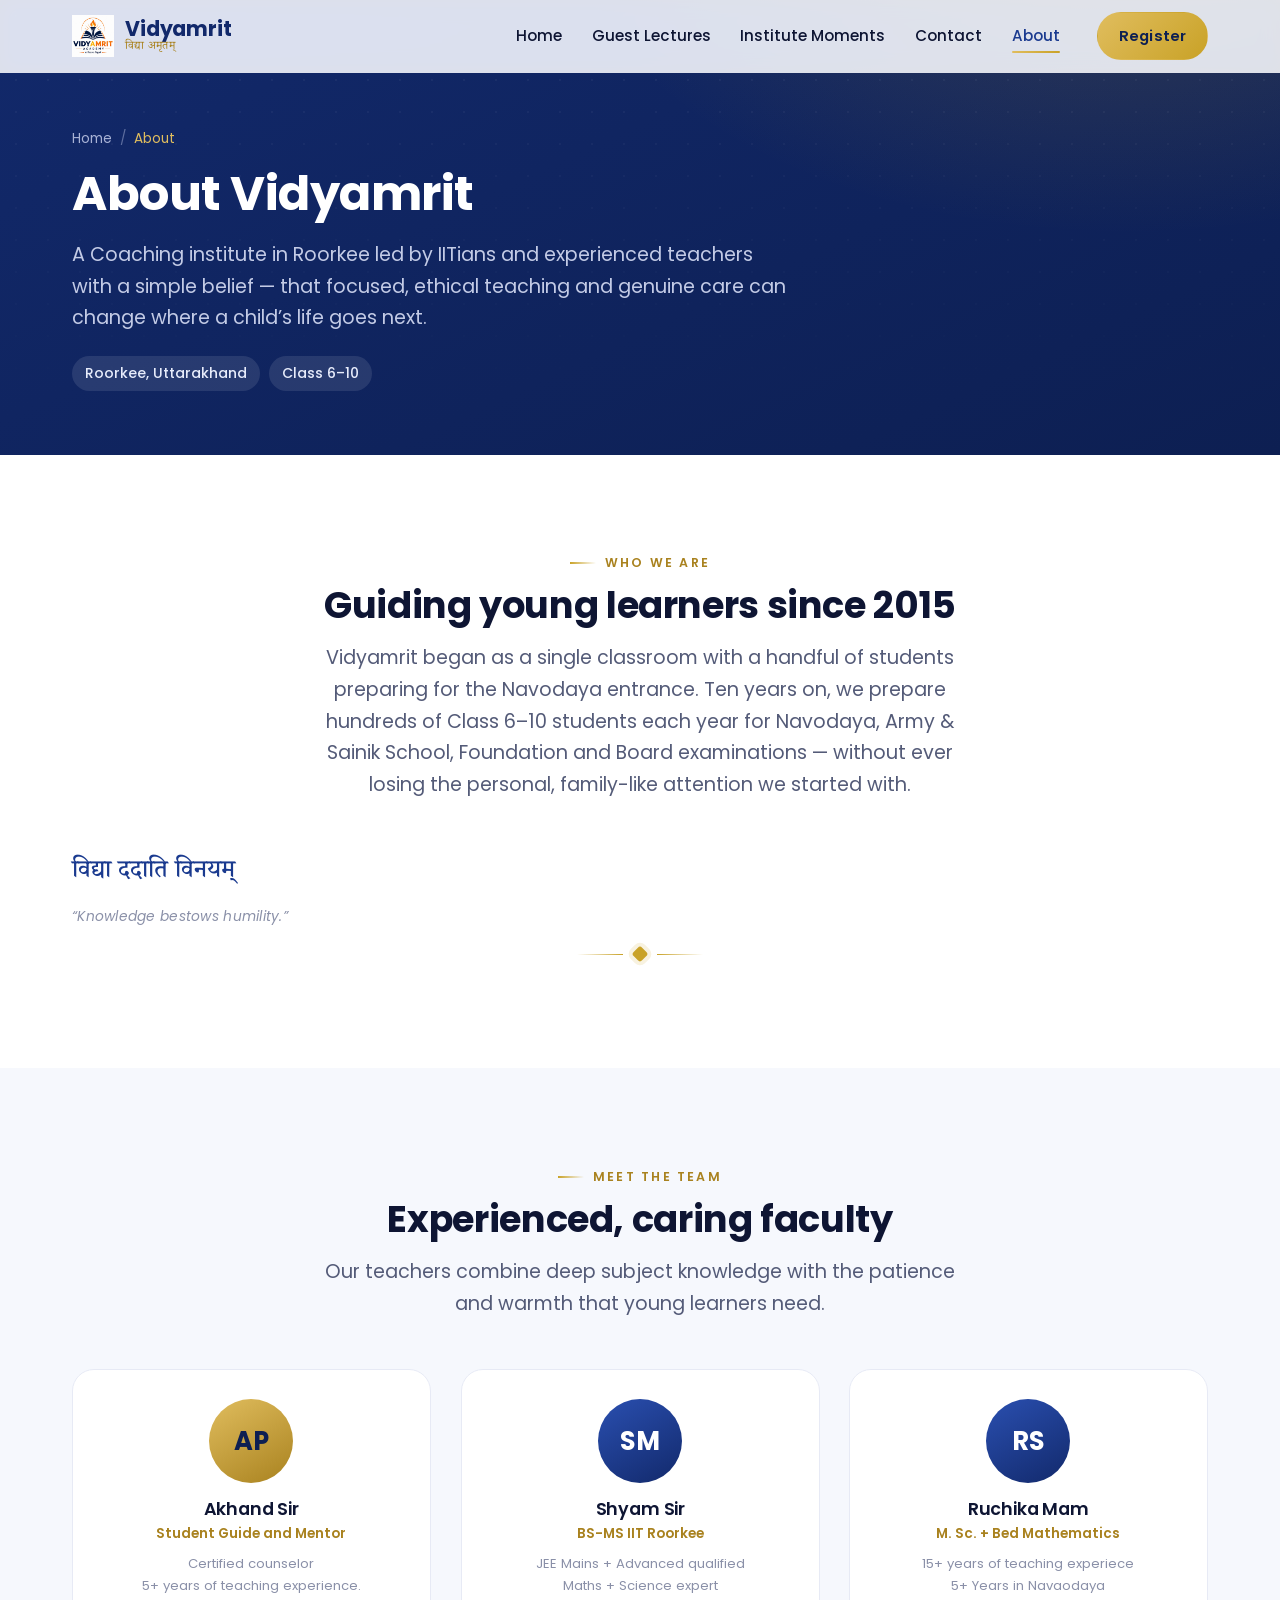
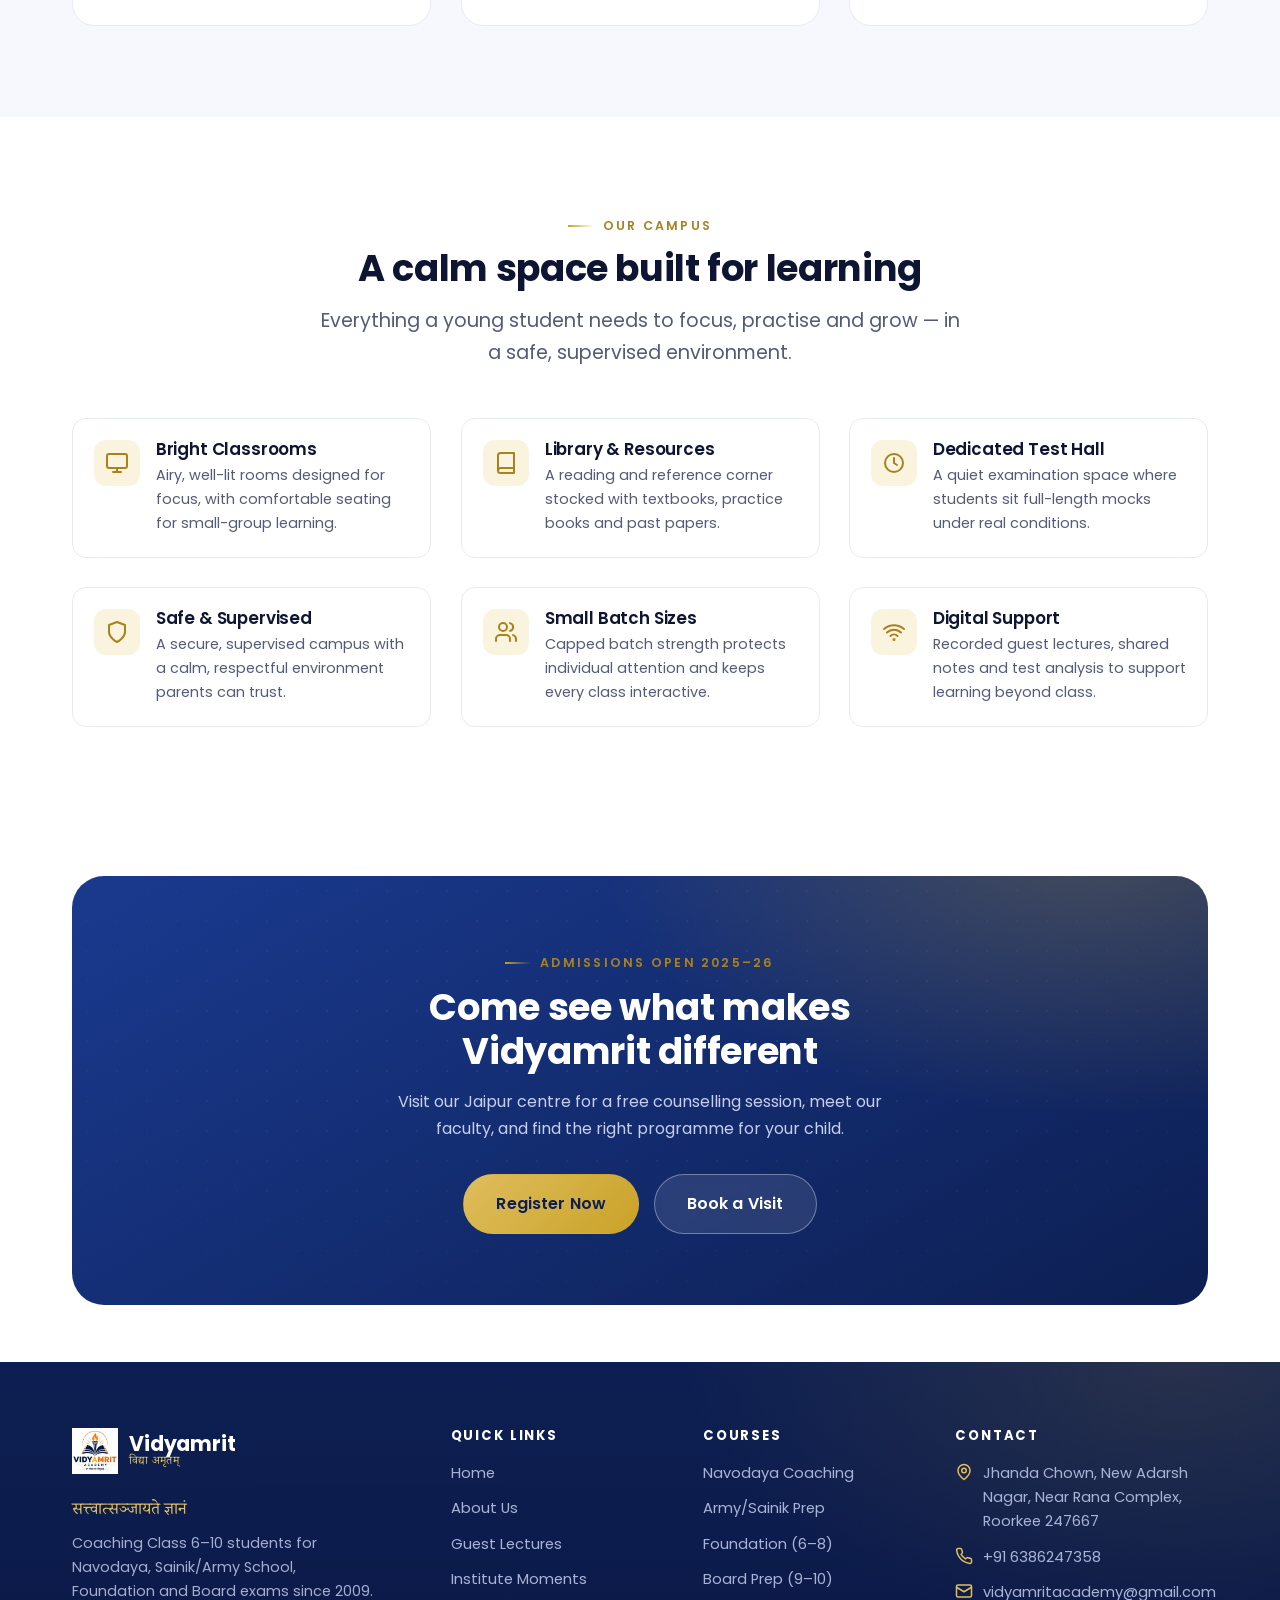
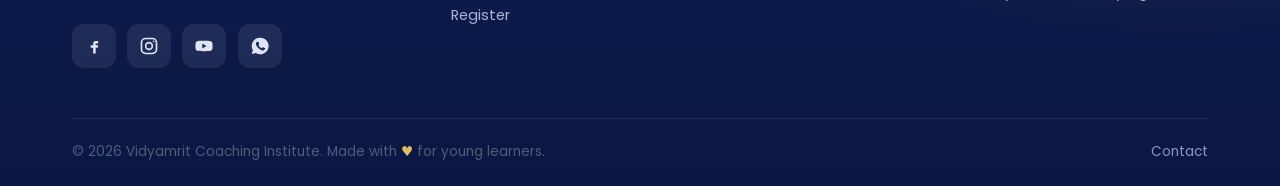
==== pages/about.html @ 96e6bafd "Initial website" ====
<!DOCTYPE html>
<html lang="en">
<head>
  <meta charset="UTF-8" />
  <meta name="viewport" content="width=device-width, initial-scale=1.0" />
  <title>About Us | Vidyamrit Coaching Institute</title>
  <meta name="description" content="Learn about Vidyamrit Coaching Institute, Jaipur — our story since 2009, vision and mission, core values, teaching philosophy, faculty and campus." />
  <link rel="icon" type="image/svg+xml" href="../images/logo.jpeg" />
  <link rel="preconnect" href="https://fonts.googleapis.com" />
  <link rel="preconnect" href="https://fonts.gstatic.com" crossorigin />
  <link href="https://fonts.googleapis.com/css2?family=Poppins:wght@400;500;600;700&family=Noto+Serif+Devanagari:wght@500;600&display=swap" rel="stylesheet" />
  <link rel="stylesheet" href="../css/style.css" />
  <link rel="stylesheet" href="../css/navbar.css" />
  <link rel="stylesheet" href="../css/cards.css" />
  <link rel="stylesheet" href="../css/pages.css" />
  <link rel="stylesheet" href="../css/forms.css" />
  <link rel="stylesheet" href="../css/footer.css" />
  <link rel="stylesheet" href="../css/responsive.css" />
</head>
<body>
  <a class="skip-link" href="#main">Skip to main content</a>

  <!-- HEADER -->
  <header class="site-header" id="siteHeader">
    <div class="container">
      <nav class="nav" aria-label="Primary">
        <a class="brand" href="../index.html" aria-label="Vidyamrit — home">
          <img class="brand__mark" src="../images/logo.jpeg" alt="" width="42" height="42" />
          <span class="brand__text"><span class="brand__name">Vidyamrit</span><span class="brand__sub">विद्या अमृतम्</span></span>
        </a>
        <div class="nav-menu" id="navMenu">
          <ul class="nav-list">
            <li><a class="nav-link" href="../index.html">Home</a></li>
            <li><a class="nav-link" href="guest-lectures.html">Guest Lectures</a></li>
            <li><a class="nav-link" href="institute-moments.html">Institute Moments</a></li>
            <li><a class="nav-link" href="contact.html">Contact</a></li>
            <li><a class="nav-link" href="about.html">About</a></li>
          </ul>
          <a class="btn btn--gold nav-cta" href="registration.html">Register</a>
        </div>
        <button class="nav-toggle" id="navToggle" type="button" aria-label="Open menu" aria-controls="navMenu" aria-expanded="false"><span></span><span></span><span></span></button>
      </nav>
    </div>
  </header>
  <div class="nav-backdrop" id="navBackdrop"></div>

  <main id="main">
    <!-- PAGE HERO -->
    <section class="page-hero">
      <div class="container">
        <nav class="breadcrumb" aria-label="Breadcrumb">
          <a href="../index.html">Home</a><span class="sep">/</span>
          <span aria-current="page">About</span>
        </nav>
        <h1>About Vidyamrit</h1>
        <p class="page-hero__lead">A Coaching institute in Roorkee led by IITians and experienced teachers with a simple belief — that focused, ethical teaching and genuine care can change where a child&rsquo;s life goes next.</p>
        <div class="page-hero__chips">
          <span class="chip">Roorkee, Uttarakhand</span>
          <span class="chip">Class 6–10</span>
        </div>
      </div>
    </section>

    <!-- INTRO -->
    <section class="section">
      <div class="container">
        <div class="section-head text-center reveal">
          <span class="eyebrow">Who We Are</span>
          <h2 class="section-title">Guiding young learners since 2015</h2>
          <p class="section-sub">Vidyamrit began as a single classroom with a handful of students preparing for the Navodaya entrance. Ten years on, we prepare hundreds of Class 6–10 students each year for Navodaya, Army &amp; Sainik School, Foundation and Board examinations — without ever losing the personal, family-like attention we started with.</p>
        </div>
        <p class="shloka reveal">
          विद्या ददाति विनयम्
          <span class="shloka__gloss">“Knowledge bestows humility.”</span>
        </p>
        <div class="divider reveal" aria-hidden="true"><span></span></div>
      </div>
    </section>



    <!-- FACULTY -->
    <section class="section section--mist">
      <div class="container">
        <div class="section-head text-center reveal">
          <span class="eyebrow">Meet the Team</span>
          <h2 class="section-title">Experienced, caring faculty</h2>
          <p class="section-sub">Our teachers combine deep subject knowledge with the patience and warmth that young learners need.</p>
        </div>
        <div class="grid grid--3" data-stagger="0.07">
          <article class="faculty-card reveal">
            <div class="avatar is-gold" aria-hidden="true">AP</div>
            <h3>Akhand Sir</h3>
            <p class="role">Student Guide and Mentor</p>
            <p class="sub">Certified counselor <br>5+ years of teaching experience.</p>
          </article>
          <article class="faculty-card reveal">
            <div class="avatar" aria-hidden="true">SM</div>
            <h3>Shyam Sir </h3>
            <p class="role"> BS-MS IIT Roorkee</p>
            <p class="sub">JEE Mains + Advanced qualified<br> Maths + Science expert</p>
          </article>
          <article class="faculty-card reveal">
            <div class="avatar" aria-hidden="true">RS</div>
            <h3>Ruchika Mam</h3>
            <p class="role">M. Sc. + Bed Mathematics</p>
            <p class="sub">15+ years of teaching experiece <br> 5+ Years in Navaodaya</p>
          </article>
  
        </div>
      </div>
    </section>


    <!-- INFRASTRUCTURE -->
    <section class="section">
      <div class="container">
        <div class="section-head text-center reveal">
          <span class="eyebrow">Our Campus</span>
          <h2 class="section-title">A calm space built for learning</h2>
          <p class="section-sub">Everything a young student needs to focus, practise and grow — in a safe, supervised environment.</p>
        </div>
        <div class="grid grid--3" data-stagger="0.07">
          <div class="value-item reveal">
            <span class="ico" aria-hidden="true"><svg viewBox="0 0 24 24" fill="none" stroke="currentColor" stroke-width="2" stroke-linecap="round" stroke-linejoin="round"><rect x="2" y="3" width="20" height="14" rx="2"/><path d="M8 21h8M12 17v4"/></svg></span>
            <div><h3>Bright Classrooms</h3><p>Airy, well-lit rooms designed for focus, with comfortable seating for small-group learning.</p></div>
          </div>
          <div class="value-item reveal">
            <span class="ico" aria-hidden="true"><svg viewBox="0 0 24 24" fill="none" stroke="currentColor" stroke-width="2" stroke-linecap="round" stroke-linejoin="round"><path d="M4 19.5A2.5 2.5 0 0 1 6.5 17H20"/><path d="M6.5 2H20v20H6.5A2.5 2.5 0 0 1 4 19.5v-15A2.5 2.5 0 0 1 6.5 2Z"/></svg></span>
            <div><h3>Library &amp; Resources</h3><p>A reading and reference corner stocked with textbooks, practice books and past papers.</p></div>
          </div>
          <div class="value-item reveal">
            <span class="ico" aria-hidden="true"><svg viewBox="0 0 24 24" fill="none" stroke="currentColor" stroke-width="2" stroke-linecap="round" stroke-linejoin="round"><circle cx="12" cy="12" r="9"/><path d="M12 7v5l3 2"/></svg></span>
            <div><h3>Dedicated Test Hall</h3><p>A quiet examination space where students sit full-length mocks under real conditions.</p></div>
          </div>
          <div class="value-item reveal">
            <span class="ico" aria-hidden="true"><svg viewBox="0 0 24 24" fill="none" stroke="currentColor" stroke-width="2" stroke-linecap="round" stroke-linejoin="round"><path d="M12 22s8-4 8-10V5l-8-3-8 3v7c0 6 8 10 8 10Z"/></svg></span>
            <div><h3>Safe &amp; Supervised</h3><p>A secure, supervised campus with a calm, respectful environment parents can trust.</p></div>
          </div>
          <div class="value-item reveal">
            <span class="ico" aria-hidden="true"><svg viewBox="0 0 24 24" fill="none" stroke="currentColor" stroke-width="2" stroke-linecap="round" stroke-linejoin="round"><path d="M16 21v-2a4 4 0 0 0-4-4H6a4 4 0 0 0-4 4v2"/><circle cx="9" cy="7" r="4"/><path d="M22 21v-2a4 4 0 0 0-3-3.9M16 3.1a4 4 0 0 1 0 7.8"/></svg></span>
            <div><h3>Small Batch Sizes</h3><p>Capped batch strength protects individual attention and keeps every class interactive.</p></div>
          </div>
          <div class="value-item reveal">
            <span class="ico" aria-hidden="true"><svg viewBox="0 0 24 24" fill="none" stroke="currentColor" stroke-width="2" stroke-linecap="round" stroke-linejoin="round"><path d="M5 12.5a10 10 0 0 1 14 0M8.5 16a5 5 0 0 1 7 0M2 9a15 15 0 0 1 20 0"/><circle cx="12" cy="19.5" r="0.6" fill="currentColor"/></svg></span>
            <div><h3>Digital Support</h3><p>Recorded guest lectures, shared notes and test analysis to support learning beyond class.</p></div>
          </div>
        </div>
      </div>
    </section>

    <!-- CTA -->
    <section class="section section--tight">
      <div class="container">
        <div class="cta-band reveal zoom">
          <span class="eyebrow" style="justify-content:center;">Admissions Open 2025–26</span>
          <h2>Come see what makes Vidyamrit different</h2>
          <p>Visit our Jaipur centre for a free counselling session, meet our faculty, and find the right programme for your child.</p>
          <div class="cta-band__actions">
            <a class="btn btn--gold btn--lg" href="registration.html">Register Now</a>
            <a class="btn btn--light btn--lg" href="contact.html">Book a Visit</a>
          </div>
        </div>
      </div>
    </section>
  </main>

  <!-- FOOTER -->
    <footer class="site-footer">
    <div class="container">
      <div class="footer__grid">
        <div class="footer__brand">
          <a class="brand" href="index.html" aria-label="Vidyamrit — home">
            <img class="brand__mark" src="../images/logo.jpeg" alt="" width="46" height="46" />
            <span class="brand__text">
              <span class="brand__name">Vidyamrit</span>
              <span class="brand__sub">विद्या अमृतम्</span>
            </span>
          </a>
          <p class="footer__tag">सत्त्वात्सञ्जायते ज्ञानं</p>
          <p class="footer__about">Coaching Class 6–10 students for Navodaya, Sainik/Army School, Foundation and Board exams since 2009.</p>
          <div class="social-row">
            <a href="#" aria-label="Facebook"><svg viewBox="0 0 24 24" fill="currentColor" aria-hidden="true"><path d="M14 9h3V6h-3c-2 0-3 1.5-3 3.4V11H8v3h3v7h3v-7h2.5l.5-3H14V9.4c0-.3.2-.4.5-.4Z"/></svg></a>
            <a href="#" aria-label="Instagram"><svg viewBox="0 0 24 24" fill="none" stroke="currentColor" stroke-width="2"><rect x="3" y="3" width="18" height="18" rx="5"/><circle cx="12" cy="12" r="4"/><circle cx="17.5" cy="6.5" r="1" fill="currentColor" stroke="none"/></svg></a>
            <a href="#" aria-label="YouTube"><svg viewBox="0 0 24 24" fill="currentColor" aria-hidden="true"><path d="M22 8.2a3 3 0 0 0-2-2C18.2 5.7 12 5.7 12 5.7s-6.2 0-8 .5a3 3 0 0 0-2 2A31 31 0 0 0 1.7 12 31 31 0 0 0 2 15.8a3 3 0 0 0 2 2c1.8.5 8 .5 8 .5s6.2 0 8-.5a3 3 0 0 0 2-2c.3-1.2.3-3.8.3-3.8s0-2.6-.3-3.8ZM10 15V9l5 3Z"/></svg></a>
            <a href="https://wa.me/916386247358" aria-label="WhatsApp"><svg viewBox="0 0 24 24" fill="currentColor" aria-hidden="true"><path d="M12 2a10 10 0 0 0-8.6 15l-1.3 4.7 4.8-1.3A10 10 0 1 0 12 2Zm5.5 14.1c-.2.6-1.2 1.2-1.7 1.2-.4 0-1 .1-3.2-.9a11 11 0 0 1-4.4-4c-.3-.5-1-1.5-1-2.9 0-1.3.7-2 1-2.2a1 1 0 0 1 .8-.4h.6c.2 0 .5 0 .7.6l.8 2c.1.2.1.4 0 .5l-.4.6-.3.3c-.1.1-.3.3-.1.6a8 8 0 0 0 1.4 1.8 7 7 0 0 0 2 1.3c.3.1.5.1.6-.1l.7-.9c.2-.2.4-.2.6-.1l2 .9c.3.2.5.2.5.4.1.1.1.8-.2 1.4Z"/></svg></a>
          </div>
        </div>

        <div class="footer__col">
          <h4>Quick Links</h4>
          <ul>
            <li><a href="../index.html">Home</a></li>
            <li><a href="about.html">About Us</a></li>
            <li><a href="guest-lectures.html">Guest Lectures</a></li>
            <li><a href="institute-moments.html">Institute Moments</a></li>
            <li><a href="registration.html">Register</a></li>
          </ul>
        </div>

        <div class="footer__col">
          <h4>Courses</h4>
          <ul>
            <li><a href="registration.html">Navodaya Coaching</a></li>
            <li><a href="registration.html">Army/Sainik Prep</a></li>
            <li><a href="registration.html">Foundation (6–8)</a></li>
            <li><a href="registration.html">Board Prep (9–10)</a></li>
          </ul>
        </div>

        <div class="footer__col">
          <h4>Contact</h4>
          <ul>
            <li class="with-ico"><svg viewBox="0 0 24 24" fill="none" stroke="currentColor" stroke-width="2" stroke-linecap="round" stroke-linejoin="round"><path d="M20 10c0 6-8 12-8 12s-8-6-8-12a8 8 0 0 1 16 0Z"/><circle cx="12" cy="10" r="3"/></svg><span>Jhanda Chown, New Adarsh Nagar, Near Rana Complex, Roorkee 247667</span></li>
            <li class="with-ico"><svg viewBox="0 0 24 24" fill="none" stroke="currentColor" stroke-width="2" stroke-linecap="round" stroke-linejoin="round"><path d="M22 16.9v3a2 2 0 0 1-2.2 2 19.8 19.8 0 0 1-8.6-3 19.5 19.5 0 0 1-6-6 19.8 19.8 0 0 1-3-8.7A2 2 0 0 1 4.1 2h3a2 2 0 0 1 2 1.7c.1.9.4 1.8.7 2.7a2 2 0 0 1-.5 2.1L8.1 9.9a16 16 0 0 0 6 6l1.4-1.2a2 2 0 0 1 2.1-.4c.9.3 1.8.6 2.7.7a2 2 0 0 1 1.7 2Z"/></svg><a href="tel:+916386247358">+91 6386247358</a></li>
            <li class="with-ico"><svg viewBox="0 0 24 24" fill="none" stroke="currentColor" stroke-width="2" stroke-linecap="round" stroke-linejoin="round"><rect x="2" y="4" width="20" height="16" rx="2"/><path d="m22 7-10 6L2 7"/></svg><a href="mailto:vidyamritacademy@gmail.com">vidyamritacademy@gmail.com</a></li>
          </ul>
        </div>
      </div>

      <div class="footer__bar">
        <p>© <span id="year">2025</span> Vidyamrit Coaching Institute. Made with <span class="heart" aria-hidden="true">♥</span> for young learners.</p>
        <nav aria-label="Legal">
          <a href="contact.html">Contact</a>
        </nav>
      </div>
    </div>
  </footer>

  <script src="../js/script.js" defer></script>
  <script src="../js/animations.js" defer></script>
</body>
</html>
---- css/style.css ----
/* ============================================================
   Vidyamrit — style.css
   Root design tokens, reset, base typography, utilities,
   buttons, and shared components used across every page.
   Load this FIRST on every page.
   ============================================================ */

/* ---- 1. Design tokens ------------------------------------ */
:root {
  /* Brand — Royal Blue */
  --royal-900: #0d1f52;
  --royal-800: #12296b;
  --royal-700: #1a3a8f;   /* primary royal blue */
  --royal-600: #2a4fb0;
  --royal-050: #eef2fb;

  /* Brand — Golden accent */
  --gold-600: #a9821f;
  --gold-500: #c9a227;    /* primary gold */
  --gold-400: #e0bd5e;
  --gold-050: #faf4df;

  /* Neutrals */
  --ink:   #0e1533;       /* headings */
  --slate: #545b78;       /* body copy */
  --muted: #8a90a8;       /* captions, glosses */
  --mist:  #f6f8fd;       /* soft section background */
  --line:  #e7eaf5;       /* hairline borders */
  --white: #ffffff;

  /* Typography */
  --font-sans: 'Poppins', system-ui, -apple-system, 'Segoe UI', Roboto, Arial, sans-serif;
  --font-sanskrit: 'Noto Serif Devanagari', 'Poppins', Georgia, serif;

  /* Type scale (fluid) */
  --fs-display: clamp(2.4rem, 1.4rem + 3.6vw, 4rem);
  --fs-h1: clamp(2rem, 1.4rem + 2.4vw, 3rem);
  --fs-h2: clamp(1.6rem, 1.2rem + 1.6vw, 2.3rem);
  --fs-h3: clamp(1.2rem, 1.05rem + 0.7vw, 1.5rem);
  --fs-lead: clamp(1.05rem, 1rem + 0.3vw, 1.2rem);
  --fs-body: 1rem;
  --fs-small: 0.875rem;

  /* Spacing */
  --space-section: clamp(3.5rem, 2.5rem + 4vw, 6.5rem);
  --container: 1200px;
  --gutter: clamp(1.1rem, 0.6rem + 2vw, 2rem);

  /* Radius */
  --r-sm: 8px;
  --r-md: 14px;
  --r-lg: 22px;
  --r-pill: 999px;

  /* Elevation */
  --shadow-sm: 0 2px 8px rgba(13, 31, 82, 0.06);
  --shadow-md: 0 12px 30px rgba(13, 31, 82, 0.10);
  --shadow-lg: 0 26px 60px rgba(13, 31, 82, 0.16);
  --shadow-gold: 0 14px 34px rgba(201, 162, 39, 0.28);

  /* Motion */
  --ease: cubic-bezier(0.22, 0.61, 0.36, 1);
  --t-fast: 0.18s;
  --t-med: 0.35s;
  --t-slow: 0.6s;
}

/* ---- 2. Reset -------------------------------------------- */
*, *::before, *::after { box-sizing: border-box; }
* { margin: 0; padding: 0; }
html { -webkit-text-size-adjust: 100%; scroll-behavior: smooth; }
body {
  font-family: var(--font-sans);
  font-size: var(--fs-body);
  line-height: 1.65;
  color: var(--slate);
  background: var(--white);
  -webkit-font-smoothing: antialiased;
  text-rendering: optimizeLegibility;
  overflow-x: hidden;
}
img, svg, video { display: block; max-width: 100%; height: auto; }
a { color: inherit; text-decoration: none; }
button, input, select, textarea { font: inherit; color: inherit; }
button { cursor: pointer; background: none; border: none; }
ul { list-style: none; }
:focus-visible { outline: 3px solid var(--gold-400); outline-offset: 2px; border-radius: 4px; }

/* ---- 3. Base typography ---------------------------------- */
h1, h2, h3, h4 { color: var(--ink); font-weight: 700; line-height: 1.18; letter-spacing: -0.01em; }
h1 { font-size: var(--fs-h1); }
h2 { font-size: var(--fs-h2); }
h3 { font-size: var(--fs-h3); font-weight: 600; }
p  { color: var(--slate); }
strong { color: var(--ink); font-weight: 600; }
.lead { font-size: var(--fs-lead); color: var(--slate); }

/* ---- 4. Layout utilities --------------------------------- */
.container {
  width: 100%;
  max-width: var(--container);
  margin-inline: auto;
  padding-inline: var(--gutter);
}
.section { padding-block: var(--space-section); }
.section--mist { background: var(--mist); }
.section--royal {
  background:
    radial-gradient(120% 120% at 85% -10%, rgba(201,162,39,0.16), transparent 55%),
    linear-gradient(160deg, var(--royal-800), var(--royal-900));
  color: #d9e0f5;
}
.section--tight { padding-block: clamp(2.5rem, 2rem + 2vw, 4rem); }

.grid { display: grid; gap: clamp(1.1rem, 0.6rem + 1.6vw, 2rem); }
.grid--4 { grid-template-columns: repeat(4, 1fr); }
.grid--3 { grid-template-columns: repeat(3, 1fr); }
.grid--2 { grid-template-columns: repeat(2, 1fr); }
.text-center { text-align: center; }

/* ---- 5. Section header pattern --------------------------- */
.eyebrow {
  display: inline-flex;
  align-items: center;
  gap: 0.55rem;
  font-size: 0.78rem;
  font-weight: 600;
  letter-spacing: 0.18em;
  text-transform: uppercase;
  color: var(--gold-600);
}
.eyebrow::before {
  content: "";
  width: 26px; height: 2px;
  background: linear-gradient(90deg, var(--gold-500), transparent);
}
.section--royal .eyebrow { color: var(--gold-400); }

.section-head { max-width: 640px; margin-inline: auto; margin-bottom: clamp(2rem, 1.5rem + 2vw, 3.25rem); }
.section-head.is-left { margin-inline: 0; }
.section-title { font-size: var(--fs-h2); margin-top: 0.7rem; }
.section-sub { margin-top: 0.9rem; font-size: var(--fs-lead); color: var(--slate); }
.section--royal .section-title { color: #fff; }
.section--royal .section-sub { color: #c3cbe6; }

/* ---- 6. Signature: gold lotus-bud divider ---------------- */
/* Recurring ornament tying the brand to a traditional register. */
.divider {
  display: flex;
  align-items: center;
  justify-content: center;
  gap: 0.7rem;
  margin: 1.1rem 0;
}
.divider::before, .divider::after {
  content: "";
  height: 1px; width: 46px;
  background: linear-gradient(90deg, transparent, var(--gold-500));
}
.divider::after { transform: scaleX(-1); }
.divider span {
  width: 12px; height: 12px;
  background: var(--gold-500);
  transform: rotate(45deg);
  border-radius: 3px;
  box-shadow: 0 0 0 4px rgba(201,162,39,0.14);
}
.divider.is-light::before, .divider.is-light::after { background: linear-gradient(90deg, transparent, var(--gold-400)); }

/* ---- 7. Signature: Sanskrit shloka block ----------------- */
.shloka {
  font-family: var(--font-sanskrit);
  font-size: clamp(1.15rem, 1rem + 0.7vw, 1.6rem);
  line-height: 1.9;
  color: var(--royal-700);
  font-weight: 500;
}
.shloka .shloka__gloss {
  display: block;
  margin-top: 0.4rem;
  font-family: var(--font-sans);
  font-size: 0.86rem;
  letter-spacing: 0.02em;
  color: var(--muted);
  font-style: italic;
  font-weight: 400;
}
.section--royal .shloka { color: var(--gold-400); }
.section--royal .shloka .shloka__gloss { color: #aab4d6; }

/* ---- 8. Buttons ------------------------------------------ */
.btn {
  --btn-bg: var(--royal-700);
  --btn-fg: #fff;
  position: relative;
  display: inline-flex;
  align-items: center;
  justify-content: center;
  gap: 0.55rem;
  padding: 0.85rem 1.6rem;
  font-weight: 600;
  font-size: 0.95rem;
  letter-spacing: 0.01em;
  color: var(--btn-fg);
  background: var(--btn-bg);
  border-radius: var(--r-pill);
  border: 1.5px solid transparent;
  overflow: hidden;
  transition: transform var(--t-fast) var(--ease),
              box-shadow var(--t-med) var(--ease),
              background var(--t-med) var(--ease);
}
.btn:hover { transform: translateY(-2px); box-shadow: var(--shadow-md); }
.btn:active { transform: translateY(0); }
.btn svg { width: 18px; height: 18px; }

.btn--primary { --btn-bg: var(--royal-700); }
.btn--primary:hover { background: var(--royal-800); }

.btn--gold {
  --btn-bg: linear-gradient(135deg, var(--gold-400), var(--gold-500));
  --btn-fg: var(--royal-900);
}
.btn--gold:hover { box-shadow: var(--shadow-gold); }

.btn--ghost {
  --btn-bg: transparent;
  --btn-fg: var(--royal-700);
  border-color: var(--line);
}
.btn--ghost:hover { border-color: var(--royal-600); background: var(--royal-050); box-shadow: none; }

.btn--light {
  --btn-bg: rgba(255,255,255,0.10);
  --btn-fg: #fff;
  border-color: rgba(255,255,255,0.35);
  backdrop-filter: blur(4px);
}
.btn--light:hover { background: rgba(255,255,255,0.18); }

.btn--lg { padding: 1rem 2rem; font-size: 1rem; }
.btn--block { width: 100%; }

/* JS ripple element injected by script.js */
.ripple {
  position: absolute;
  border-radius: 50%;
  transform: scale(0);
  background: rgba(255,255,255,0.45);
  pointer-events: none;
  animation: ripple 0.6s var(--ease);
}
.btn--gold .ripple, .btn--ghost .ripple { background: rgba(13,31,82,0.18); }
@keyframes ripple { to { transform: scale(2.6); opacity: 0; } }

/* ---- 9. Small components --------------------------------- */
.chip {
  display: inline-flex; align-items: center; gap: 0.4rem;
  padding: 0.35rem 0.8rem;
  font-size: var(--fs-small); font-weight: 500;
  color: var(--royal-700);
  background: var(--royal-050);
  border-radius: var(--r-pill);
}
.chip--gold { color: var(--gold-600); background: var(--gold-050); }

.tag {
  font-size: 0.72rem; font-weight: 600; letter-spacing: 0.08em;
  text-transform: uppercase; color: var(--gold-600);
}

/* ---- 10. Reveal-on-scroll base --------------------------- */
/* animations.js toggles .is-visible; supports optional stagger via --d */
.reveal {
  opacity: 0;
  transform: translateY(26px);
  transition: opacity 0.7s var(--ease), transform 0.7s var(--ease);
  transition-delay: var(--d, 0s);
  will-change: opacity, transform;
}
.reveal.from-left  { transform: translateX(-34px); }
.reveal.from-right { transform: translateX(34px); }
.reveal.zoom       { transform: scale(0.94); }
.reveal.is-visible { opacity: 1; transform: none; }

/* ---- 11. Helpers ----------------------------------------- */
.sr-only {
  position: absolute; width: 1px; height: 1px;
  padding: 0; margin: -1px; overflow: hidden;
  clip: rect(0,0,0,0); white-space: nowrap; border: 0;
}
.skip-link {
  position: absolute; left: 1rem; top: -60px;
  z-index: 1200; padding: 0.7rem 1.1rem;
  background: var(--royal-700); color: #fff; border-radius: var(--r-sm);
  transition: top var(--t-fast) var(--ease);
}
.skip-link:focus { top: 1rem; }

/* ---- 12. Reduced motion ---------------------------------- */
@media (prefers-reduced-motion: reduce) {
  html { scroll-behavior: auto; }
  *, *::before, *::after {
    animation-duration: 0.001ms !important;
    animation-iteration-count: 1 !important;
    transition-duration: 0.001ms !important;
  }
  .reveal { opacity: 1; transform: none; }
}
---- css/navbar.css ----
/* ============================================================
   Vidyamrit — navbar.css
   Sticky site header, brand lockup, links + Programs dropdown,
   Register CTA, and the hamburger button base.
   Mobile drawer behaviour lives in responsive.css.
   ============================================================ */

html { scroll-padding-top: 92px; } /* keep anchors clear of the fixed header */

.site-header {
  position: fixed;
  inset: 0 0 auto 0;
  z-index: 1000;
  background: rgba(255, 255, 255, 0.86);
  backdrop-filter: saturate(160%) blur(10px);
  border-bottom: 1px solid transparent;
  transition: box-shadow var(--t-med) var(--ease),
              background var(--t-med) var(--ease),
              border-color var(--t-med) var(--ease);
}
.site-header.is-scrolled {
  background: rgba(255, 255, 255, 0.96);
  box-shadow: var(--shadow-sm);
  border-bottom-color: var(--line);
}

.nav {
  display: flex;
  align-items: center;
  justify-content: space-between;
  gap: 1rem;
  min-height: 72px;
}

/* ---- Brand ---------------------------------------------- */
.brand { display: inline-flex; align-items: center; gap: 0.7rem; }
.brand__mark { width: 42px; height: 42px; }
.brand__text { display: flex; flex-direction: column; line-height: 1.1; }
.brand__name {
  font-weight: 700;
  font-size: 1.28rem;
  color: var(--royal-800);
  letter-spacing: -0.01em;
}
.brand__sub {
  font-family: var(--font-sanskrit);
  font-size: 0.72rem;
  color: var(--gold-600);
  letter-spacing: 0.02em;
}

/* ---- Menu wrapper --------------------------------------- */
.nav-menu { display: flex; align-items: center; gap: 1.6rem; }
.nav-list { display: flex; align-items: center; gap: 0.35rem; }

/* ---- Links ---------------------------------------------- */
.nav-link {
  position: relative;
  display: inline-flex;
  align-items: center;
  gap: 0.35rem;
  padding: 0.55rem 0.75rem;
  font-weight: 500;
  font-size: 0.95rem;
  color: var(--ink);
  border-radius: var(--r-sm);
  transition: color var(--t-fast) var(--ease);
}
.nav-link::after {
  content: "";
  position: absolute;
  left: 0.75rem; right: 0.75rem; bottom: 0.28rem;
  height: 2px;
  background: linear-gradient(90deg, var(--gold-400), var(--gold-500));
  transform: scaleX(0);
  transform-origin: left;
  transition: transform var(--t-med) var(--ease);
  border-radius: 2px;
}
.nav-link:hover,
.nav-link.is-active { color: var(--royal-700); }
.nav-link:hover::after,
.nav-link.is-active::after { transform: scaleX(1); }
.nav-link--drop svg { width: 14px; height: 14px; transition: transform var(--t-fast) var(--ease); }

/* ---- Programs dropdown (desktop hover) ------------------ */
.has-dropdown { position: relative; }
.dropdown {
  position: absolute;
  top: calc(100% + 10px);
  left: 50%;
  transform: translateX(-50%) translateY(8px);
  min-width: 260px;
  padding: 0.5rem;
  background: #fff;
  border: 1px solid var(--line);
  border-radius: var(--r-md);
  box-shadow: var(--shadow-lg);
  opacity: 0;
  visibility: hidden;
  transition: opacity var(--t-med) var(--ease), transform var(--t-med) var(--ease);
}
.dropdown::before { /* hover bridge so it doesn't close between button and panel */
  content: ""; position: absolute; top: -12px; left: 0; right: 0; height: 12px;
}
.has-dropdown:hover .dropdown,
.has-dropdown:focus-within .dropdown {
  opacity: 1; visibility: visible; transform: translateX(-50%) translateY(0);
}
.has-dropdown:hover .nav-link--drop svg { transform: rotate(180deg); }
.dropdown a {
  display: flex; flex-direction: column;
  padding: 0.7rem 0.85rem;
  border-radius: var(--r-sm);
  transition: background var(--t-fast) var(--ease);
}
.dropdown a strong { font-size: 0.95rem; color: var(--ink); font-weight: 600; }
.dropdown a small { font-size: 0.8rem; color: var(--muted); }
.dropdown a:hover { background: var(--royal-050); }
.dropdown a:hover strong { color: var(--royal-700); }

/* ---- CTA ------------------------------------------------- */
.nav-cta { padding: 0.65rem 1.3rem; font-size: 0.92rem; }

/* ---- Hamburger (shown on mobile via responsive.css) ----- */
.nav-toggle {
  display: none;
  width: 44px; height: 44px;
  flex-direction: column;
  align-items: center;
  justify-content: center;
  gap: 5px;
  border-radius: var(--r-sm);
}
.nav-toggle span {
  width: 24px; height: 2px;
  background: var(--royal-800);
  border-radius: 2px;
  transition: transform var(--t-med) var(--ease), opacity var(--t-fast) var(--ease);
}
.nav-toggle[aria-expanded="true"] span:nth-child(1) { transform: translateY(7px) rotate(45deg); }
.nav-toggle[aria-expanded="true"] span:nth-child(2) { opacity: 0; }
.nav-toggle[aria-expanded="true"] span:nth-child(3) { transform: translateY(-7px) rotate(-45deg); }

/* Backdrop behind the mobile drawer */
.nav-backdrop {
  position: fixed; inset: 0;
  background: rgba(13, 31, 82, 0.42);
  backdrop-filter: blur(2px);
  opacity: 0; visibility: hidden;
  transition: opacity var(--t-med) var(--ease);
  z-index: 990;
}
.nav-backdrop.is-open { opacity: 1; visibility: visible; }

/* Spacer so page content clears the fixed header */
.header-spacer { height: 72px; }
---- css/cards.css ----
/* ============================================================
   Vidyamrit — cards.css
   Shared card components used on the homepage and reused on
   inner pages:
     · program cards        · why-choose feature split
     · results / counters   · testimonials
     · lecture cards        · moment tiles (preview)
     · registration CTA band
   ============================================================ */

/* ---- Reusable arrow link -------------------------------- */
.link-arrow {
  display: inline-flex;
  align-items: center;
  gap: 0.45rem;
  font-weight: 600;
  font-size: 0.92rem;
  color: var(--royal-700);
}
.link-arrow svg { width: 18px; height: 18px; transition: transform var(--t-fast) var(--ease); }
.link-arrow:hover { color: var(--gold-600); }
.link-arrow:hover svg { transform: translateX(4px); }

/* =========================================================
   1. PROGRAM CARDS
   ========================================================= */
.program-card {
  position: relative;
  display: flex;
  flex-direction: column;
  padding: 2rem 1.7rem;
  background: #fff;
  border: 1px solid var(--line);
  border-radius: var(--r-lg);
  overflow: hidden;
  transition: transform var(--t-med) var(--ease),
              box-shadow var(--t-med) var(--ease),
              border-color var(--t-med) var(--ease);
}
.program-card:hover {
  transform: translateY(-8px);
  box-shadow: var(--shadow-lg);
  border-color: transparent;
}
/* gold glow that blooms from the corner on hover */
.program-card::after {
  content: "";
  position: absolute; top: -40%; right: -30%;
  width: 60%; height: 80%;
  background: radial-gradient(circle, rgba(201, 162, 39, 0.18), transparent 70%);
  opacity: 0;
  transition: opacity var(--t-med) var(--ease);
}
.program-card:hover::after { opacity: 1; }

.program-card__ico {
  width: 60px; height: 60px;
  display: grid; place-items: center;
  border-radius: 16px;
  background: linear-gradient(150deg, var(--royal-700), var(--royal-800));
  color: var(--gold-400);
  box-shadow: var(--shadow-sm);
  margin-bottom: 1.2rem;
}
.program-card__ico svg { width: 30px; height: 30px; }
.program-card h3 { margin-bottom: 0.55rem; }
.program-card__meta {
  font-size: 0.76rem; font-weight: 600; letter-spacing: 0.06em;
  text-transform: uppercase; color: var(--gold-600);
  margin-bottom: 0.5rem;
}
.program-card p { font-size: 0.95rem; flex-grow: 1; margin-bottom: 1.3rem; }

/* =========================================================
   2. WHY CHOOSE — split layout
   ========================================================= */
.why__grid {
  display: grid;
  grid-template-columns: 0.85fr 1.15fr;
  gap: clamp(1.8rem, 1rem + 3vw, 4rem);
  align-items: start;
}
.why__intro { position: sticky; top: 110px; }
.why__intro .shloka { margin-top: 1.2rem; }
.why__intro .btn { margin-top: 1.8rem; }

.why__list {
  display: grid;
  grid-template-columns: 1fr 1fr;
  gap: 1.4rem;
}
.feature {
  padding: 1.5rem;
  border-radius: var(--r-md);
  background: #fff;
  border: 1px solid var(--line);
  transition: transform var(--t-med) var(--ease), box-shadow var(--t-med) var(--ease);
}
.feature:hover { transform: translateY(-4px); box-shadow: var(--shadow-md); }
.feature__ico {
  width: 46px; height: 46px; border-radius: 12px;
  display: grid; place-items: center;
  background: var(--gold-050); color: var(--gold-600);
  margin-bottom: 0.9rem;
}
.feature__ico svg { width: 24px; height: 24px; }
.feature h3 { font-size: 1.08rem; margin-bottom: 0.35rem; }
.feature p { font-size: 0.9rem; }

/* =========================================================
   3. RESULTS BAND (royal) + counters
   ========================================================= */
.results .section-title { color: #fff; }
.stat-row {
  display: grid;
  grid-template-columns: repeat(4, 1fr);
  gap: 1.5rem;
  margin-bottom: clamp(2rem, 1.5rem + 2vw, 3.5rem);
}
.stat {
  text-align: center;
  padding: 1.4rem 1rem;
  border-radius: var(--r-md);
  background: rgba(255, 255, 255, 0.05);
  border: 1px solid rgba(255, 255, 255, 0.1);
}
.stat .num {
  font-size: clamp(2rem, 1.4rem + 2vw, 3rem);
  font-weight: 700; color: #fff; line-height: 1;
}
.stat .num .suffix { color: var(--gold-400); }
.stat .lbl { display: block; margin-top: 0.5rem; font-size: 0.85rem; color: #b3bce0; }

/* recent selections strip */
.selection-strip {
  display: grid;
  grid-template-columns: repeat(4, 1fr);
  gap: 1rem;
}
.select-card {
  display: flex; align-items: center; gap: 0.85rem;
  padding: 1rem 1.1rem;
  background: rgba(255, 255, 255, 0.96);
  border-radius: var(--r-md);
}
.avatar {
  width: 46px; height: 46px; flex-shrink: 0;
  border-radius: 50%;
  display: grid; place-items: center;
  font-weight: 700; color: #fff;
  background: linear-gradient(150deg, var(--royal-600), var(--royal-800));
}
.avatar.is-gold { background: linear-gradient(150deg, var(--gold-400), var(--gold-600)); color: var(--royal-900); }
.select-card b { display: block; font-size: 0.95rem; color: var(--ink); }
.select-card span { font-size: 0.78rem; color: var(--gold-600); font-weight: 600; }

/* =========================================================
   4. TESTIMONIALS
   ========================================================= */
.testimonial-card {
  position: relative;
  padding: 2rem 1.7rem 1.7rem;
  background: #fff;
  border: 1px solid var(--line);
  border-radius: var(--r-lg);
  transition: transform var(--t-med) var(--ease), box-shadow var(--t-med) var(--ease);
}
.testimonial-card:hover { transform: translateY(-6px); box-shadow: var(--shadow-md); }
.testimonial-card__quote {
  font-family: Georgia, serif;
  font-size: 3.5rem; line-height: 1;
  color: var(--gold-400);
  margin-bottom: 0.3rem;
}
.testimonial-card p { font-size: 0.98rem; color: var(--ink); margin-bottom: 1.3rem; }
.testimonial-card__author { display: flex; align-items: center; gap: 0.8rem; }
.testimonial-card__author b { display: block; font-size: 0.95rem; color: var(--ink); }
.testimonial-card__author span { font-size: 0.8rem; color: var(--muted); }
.stars { color: var(--gold-500); letter-spacing: 2px; font-size: 0.9rem; margin-bottom: 0.6rem; }

/* =========================================================
   5. LECTURE CARDS (guest lectures preview + page)
   ========================================================= */
.lecture-card {
  display: flex;
  flex-direction: column;
  background: #fff;
  border: 1px solid var(--line);
  border-radius: var(--r-lg);
  overflow: hidden;
  transition: transform var(--t-med) var(--ease), box-shadow var(--t-med) var(--ease);
}
.lecture-card:hover { transform: translateY(-6px); box-shadow: var(--shadow-lg); }
.lecture-card__media {
  position: relative;
  aspect-ratio: 16 / 10;
  display: grid; place-items: center;
  background: linear-gradient(150deg, var(--royal-700), var(--royal-900));
  color: #fff;
  overflow: hidden;
}
.lecture-card__media .portrait {
  width: 82px; height: 82px; border-radius: 50%;
  display: grid; place-items: center;
  font-size: 1.6rem; font-weight: 700;
  background: rgba(255, 255, 255, 0.12);
  border: 2px solid rgba(224, 189, 94, 0.6);
}
.lecture-card__date {
  position: absolute; top: 0.9rem; left: 0.9rem;
  font-size: 0.74rem; font-weight: 600;
  padding: 0.3rem 0.7rem; border-radius: var(--r-pill);
  background: rgba(255, 255, 255, 0.95); color: var(--royal-800);
}
.lecture-card__body { padding: 1.4rem 1.4rem 1.6rem; display: flex; flex-direction: column; flex-grow: 1; }
.lecture-card__topic { font-size: 1.1rem; margin-bottom: 0.4rem; }
.lecture-card__who b { color: var(--ink); font-weight: 600; }
.lecture-card__who span { color: var(--muted); font-size: 0.85rem; }
.lecture-card p { font-size: 0.9rem; margin: 0.8rem 0 1.2rem; flex-grow: 1; }

/* =========================================================
   6. MOMENT TILES (institute moments preview)
   ========================================================= */
.moment-tile {
  position: relative;
  display: block;
  border-radius: var(--r-md);
  overflow: hidden;
  aspect-ratio: 4 / 3;
  border: 1px solid var(--line);
}
.moment-tile img,
.moment-tile .ph {
  width: 100%; height: 100%;
  object-fit: cover;
  transition: transform var(--t-slow) var(--ease);
}
.moment-tile:hover img,
.moment-tile:hover .ph { transform: scale(1.08); }
.moment-tile figcaption {
  position: absolute; inset: auto 0 0 0;
  padding: 1.2rem 1rem 0.8rem;
  font-size: 0.85rem; font-weight: 600; color: #fff;
  background: linear-gradient(0deg, rgba(13, 31, 82, 0.8), transparent);
  opacity: 0; transform: translateY(8px);
  transition: opacity var(--t-med) var(--ease), transform var(--t-med) var(--ease);
}
.moment-tile:hover figcaption { opacity: 1; transform: translateY(0); }

/* =========================================================
   7. REGISTRATION CTA BAND
   ========================================================= */
.cta-band {
  position: relative;
  isolation: isolate;
  overflow: hidden;
  border-radius: clamp(20px, 3vw, 32px);
  padding: clamp(2.5rem, 2rem + 3vw, 4.5rem);
  color: #eaf0ff;
  background:
    radial-gradient(80% 120% at 90% -10%, rgba(201, 162, 39, 0.28), transparent 55%),
    linear-gradient(150deg, var(--royal-700), var(--royal-900));
  text-align: center;
}
.cta-band::before {
  content: "";
  position: absolute; inset: 0;
  background-image: radial-gradient(rgba(255,255,255,0.08) 1px, transparent 1.4px);
  background-size: 30px 30px;
  mask-image: radial-gradient(70% 70% at 50% 40%, #000, transparent);
  z-index: -1;
}
.cta-band h2 { color: #fff; font-size: var(--fs-h2); max-width: 20ch; margin: 0.8rem auto 0; }
.cta-band p { color: #c6cfec; max-width: 54ch; margin: 1rem auto 0; }
.cta-band__actions { display: flex; flex-wrap: wrap; gap: 0.9rem; justify-content: center; margin-top: 2rem; }
---- css/pages.css ----
/* ============================================================
   Vidyamrit — pages.css
   Layouts for every inner page:
     · page hero + breadcrumb        · split content blocks
     · spec cards / feature lists     · fee table
     · methodology steps              · FAQ accordion
     · gallery: filters + lightbox    · contact layout
     · faculty / values               · legal prose
   ============================================================ */

/* =========================================================
   1. PAGE HERO (inner header band)
   ========================================================= */
.page-hero {
  position: relative;
  isolation: isolate;
  overflow: hidden;
  padding-top: clamp(6rem, 5rem + 4vw, 8rem);
  padding-bottom: clamp(2.5rem, 2rem + 3vw, 4rem);
  color: #dbe2f6;
  background:
    radial-gradient(80% 130% at 88% -20%, rgba(201, 162, 39, 0.2), transparent 55%),
    linear-gradient(155deg, var(--royal-800), var(--royal-900));
}
.page-hero::before {
  content: "";
  position: absolute; inset: 0; z-index: -1;
  background-image: radial-gradient(rgba(255,255,255,0.09) 1px, transparent 1.4px);
  background-size: 32px 32px;
  mask-image: linear-gradient(180deg, #000, transparent 90%);
  opacity: 0.6;
}
.breadcrumb { display: flex; flex-wrap: wrap; gap: 0.5rem; align-items: center; font-size: 0.85rem; color: #a9b3d6; }
.breadcrumb a:hover { color: var(--gold-400); }
.breadcrumb .sep { opacity: 0.5; }
.breadcrumb [aria-current] { color: var(--gold-400); }

.page-hero h1 { color: #fff; margin-top: 1rem; font-size: var(--fs-h1); max-width: 18ch; }
.page-hero__lead { margin-top: 1rem; color: #c3cbe6; max-width: 60ch; font-size: var(--fs-lead); }
.page-hero__chips { display: flex; flex-wrap: wrap; gap: 0.6rem; margin-top: 1.4rem; }
.page-hero__chips .chip { background: rgba(255,255,255,0.1); color: #e7ecfb; }

/* =========================================================
   2. SPLIT CONTENT BLOCK (text + visual)
   ========================================================= */
.split {
  display: grid;
  grid-template-columns: 1fr 1fr;
  gap: clamp(1.8rem, 1rem + 3vw, 4rem);
  align-items: center;
}
.split.is-reverse .split__media { order: -1; }
.split__media {
  border-radius: var(--r-lg);
  overflow: hidden;
  background: linear-gradient(150deg, var(--royal-050), #fff);
  border: 1px solid var(--line);
  min-height: 280px;
  display: grid; place-items: center;
  padding: 1.5rem;
}
.split h2 { margin-bottom: 1rem; }
.split p + p { margin-top: 0.9rem; }

/* =========================================================
   3. SPEC CARDS (eligibility, subjects, timings, duration)
   ========================================================= */
.spec-grid { display: grid; grid-template-columns: repeat(2, 1fr); gap: 1.3rem; }
.spec-card {
  padding: 1.6rem;
  background: #fff;
  border: 1px solid var(--line);
  border-radius: var(--r-md);
  border-top: 3px solid var(--gold-500);
}
.spec-card h3 {
  display: flex; align-items: center; gap: 0.6rem;
  font-size: 1.08rem; margin-bottom: 0.9rem;
}
.spec-card h3 .ico {
  width: 34px; height: 34px; border-radius: 9px;
  display: grid; place-items: center;
  background: var(--royal-050); color: var(--royal-700);
}
.spec-card h3 .ico svg { width: 20px; height: 20px; }

/* checkmark / bullet lists */
.ticks { display: grid; gap: 0.65rem; }
.ticks li { display: flex; gap: 0.6rem; font-size: 0.95rem; }
.ticks li svg { flex-shrink: 0; width: 20px; height: 20px; color: var(--gold-600); margin-top: 2px; }
.subject-tags { display: flex; flex-wrap: wrap; gap: 0.5rem; }

/* simple label:value rows */
.spec-list { display: grid; gap: 0.7rem; }
.spec-list div { display: flex; justify-content: space-between; gap: 1rem; padding-bottom: 0.7rem; border-bottom: 1px dashed var(--line); }
.spec-list div:last-child { border-bottom: none; padding-bottom: 0; }
.spec-list dt { color: var(--muted); font-size: 0.9rem; }
.spec-list dd { color: var(--ink); font-weight: 600; font-size: 0.92rem; text-align: right; }

/* =========================================================
   4. FEE TABLE
   ========================================================= */
.fee-table {
  width: 100%;
  border-collapse: separate;
  border-spacing: 0;
  background: #fff;
  border: 1px solid var(--line);
  border-radius: var(--r-md);
  overflow: hidden;
}
.fee-table thead th {
  background: var(--royal-800);
  color: #fff;
  text-align: left;
  font-size: 0.86rem;
  font-weight: 600;
  letter-spacing: 0.03em;
  padding: 0.95rem 1.1rem;
}
.fee-table tbody td { padding: 0.9rem 1.1rem; font-size: 0.93rem; border-top: 1px solid var(--line); }
.fee-table tbody tr:nth-child(even) { background: var(--mist); }
.fee-table tbody td:first-child { font-weight: 600; color: var(--ink); }
.fee-table .amount { color: var(--royal-700); font-weight: 700; }
.fee-note { margin-top: 0.9rem; font-size: 0.82rem; color: var(--muted); }

/* =========================================================
   5. METHODOLOGY STEPS (a real sequence → numbered)
   ========================================================= */
.steps { display: grid; gap: 1.2rem; counter-reset: step; }
.step {
  position: relative;
  display: grid;
  grid-template-columns: auto 1fr;
  gap: 1.1rem;
  padding: 1.4rem 1.5rem;
  background: #fff;
  border: 1px solid var(--line);
  border-radius: var(--r-md);
}
.step__num {
  counter-increment: step;
  width: 44px; height: 44px; flex-shrink: 0;
  display: grid; place-items: center;
  border-radius: 50%;
  font-weight: 700;
  color: var(--royal-900);
  background: linear-gradient(150deg, var(--gold-400), var(--gold-500));
}
.step__num::before { content: counter(step, decimal-leading-zero); }
.step h3 { font-size: 1.05rem; margin-bottom: 0.3rem; }
.step p { font-size: 0.92rem; }

/* =========================================================
   6. FAQ ACCORDION (native details + progressive enhance)
   ========================================================= */
.faq { display: grid; gap: 0.9rem; max-width: 820px; margin-inline: auto; }
.faq-item {
  background: #fff;
  border: 1px solid var(--line);
  border-radius: var(--r-md);
  overflow: hidden;
  transition: box-shadow var(--t-med) var(--ease), border-color var(--t-med) var(--ease);
}
.faq-item[open] { box-shadow: var(--shadow-sm); border-color: var(--gold-400); }
.faq-item summary {
  display: flex; align-items: center; justify-content: space-between; gap: 1rem;
  padding: 1.1rem 1.3rem;
  font-weight: 600; color: var(--ink);
  cursor: pointer; list-style: none;
}
.faq-item summary::-webkit-details-marker { display: none; }
.faq-item summary .chev {
  flex-shrink: 0; width: 26px; height: 26px; border-radius: 50%;
  display: grid; place-items: center;
  background: var(--royal-050); color: var(--royal-700);
  transition: transform var(--t-med) var(--ease), background var(--t-fast) var(--ease);
}
.faq-item[open] summary .chev { transform: rotate(180deg); background: var(--gold-050); color: var(--gold-600); }
.faq-item .faq-body { padding: 0 1.3rem 1.2rem; color: var(--slate); font-size: 0.95rem; }

/* =========================================================
   7. STICKY ENROL CARD (program pages sidebar)
   ========================================================= */
.enrol-card {
  position: sticky; top: 100px;
  padding: 1.8rem;
  border-radius: var(--r-lg);
  color: #eaf0ff;
  background: linear-gradient(155deg, var(--royal-700), var(--royal-900));
  box-shadow: var(--shadow-md);
}
.enrol-card h3 { color: #fff; margin-bottom: 0.4rem; }
.enrol-card p { color: #c3cbe6; font-size: 0.9rem; margin-bottom: 1.2rem; }
.enrol-card .price { font-size: 1.9rem; font-weight: 700; color: var(--gold-400); }
.enrol-card .price small { font-size: 0.85rem; color: #aeb8da; font-weight: 400; }
.enrol-card ul { display: grid; gap: 0.6rem; margin: 1.2rem 0 1.4rem; }
.enrol-card li { display: flex; gap: 0.55rem; font-size: 0.88rem; color: #d4dbf2; }
.enrol-card li svg { width: 18px; height: 18px; color: var(--gold-400); flex-shrink: 0; }

.program-layout { display: grid; grid-template-columns: 1fr 340px; gap: clamp(1.8rem, 1rem + 3vw, 3.5rem); align-items: start; }

/* =========================================================
   8. GALLERY: filters + grid + lightbox
   ========================================================= */
.filters { display: flex; flex-wrap: wrap; gap: 0.6rem; justify-content: center; margin-bottom: 2.2rem; }
.filter-btn {
  padding: 0.55rem 1.1rem;
  font-size: 0.88rem; font-weight: 500;
  border-radius: var(--r-pill);
  border: 1px solid var(--line);
  color: var(--slate);
  background: #fff;
  transition: all var(--t-fast) var(--ease);
}
.filter-btn:hover { border-color: var(--royal-600); color: var(--royal-700); }
.filter-btn.is-active {
  color: #fff; border-color: transparent;
  background: linear-gradient(135deg, var(--royal-700), var(--royal-800));
}

.gallery {
  display: grid;
  grid-template-columns: repeat(3, 1fr);
  gap: 1rem;
}
.gallery .moment-tile { aspect-ratio: 1 / 1; cursor: zoom-in; }
.gallery .moment-tile.is-tall { grid-row: span 2; aspect-ratio: auto; }
.gallery .moment-tile.is-hidden { display: none; }

/* placeholder tiles (SVG-free colored panels with a label) */
.ph {
  display: grid; place-items: center;
  text-align: center; padding: 1rem;
  color: #fff; font-weight: 600; font-size: 0.9rem;
  background-size: cover; background-position: center;
}
.ph--a { background: linear-gradient(150deg, #1a3a8f, #0d1f52); }
.ph--b { background: linear-gradient(150deg, #2a4fb0, #12296b); }
.ph--c { background: linear-gradient(150deg, #c9a227, #a9821f); color: var(--royal-900); }
.ph--d { background: linear-gradient(150deg, #3a5bc0, #1a3a8f); }

/* Lightbox */
.lightbox {
  position: fixed; inset: 0; z-index: 1300;
  display: grid; place-items: center;
  padding: 1.5rem;
  background: rgba(9, 18, 48, 0.9);
  backdrop-filter: blur(6px);
  opacity: 0; visibility: hidden;
  transition: opacity var(--t-med) var(--ease);
}
.lightbox.is-open { opacity: 1; visibility: visible; }
.lightbox__stage {
  max-width: 900px; width: 100%;
  border-radius: var(--r-lg); overflow: hidden;
  transform: scale(0.96);
  transition: transform var(--t-med) var(--ease);
  box-shadow: var(--shadow-lg);
}
.lightbox.is-open .lightbox__stage { transform: scale(1); }
.lightbox__stage img, .lightbox__stage .ph { width: 100%; aspect-ratio: 4 / 3; }
.lightbox__cap { padding: 1rem 1.2rem; background: #fff; font-weight: 600; color: var(--ink); }
.lightbox__close, .lightbox__nav {
  position: absolute;
  width: 46px; height: 46px; border-radius: 50%;
  display: grid; place-items: center;
  background: rgba(255,255,255,0.15); color: #fff;
  border: 1px solid rgba(255,255,255,0.3);
  transition: background var(--t-fast) var(--ease);
}
.lightbox__close:hover, .lightbox__nav:hover { background: rgba(255,255,255,0.3); }
.lightbox__close { top: 1.2rem; right: 1.2rem; }
.lightbox__nav.prev { left: 1.2rem; top: 50%; transform: translateY(-50%); }
.lightbox__nav.next { right: 1.2rem; top: 50%; transform: translateY(-50%); }

/* =========================================================
   9. FACULTY + VALUES (about)
   ========================================================= */
.faculty-card { text-align: center; padding: 1.8rem 1.4rem; background: #fff; border: 1px solid var(--line); border-radius: var(--r-lg); transition: transform var(--t-med) var(--ease), box-shadow var(--t-med) var(--ease); }
.faculty-card:hover { transform: translateY(-6px); box-shadow: var(--shadow-md); }
.faculty-card .avatar { width: 84px; height: 84px; margin: 0 auto 1rem; font-size: 1.6rem; }
.faculty-card h3 { font-size: 1.1rem; margin-bottom: 0.2rem; }
.faculty-card .role { color: var(--gold-600); font-weight: 600; font-size: 0.85rem; }
.faculty-card .sub { font-size: 0.82rem; color: var(--muted); margin-top: 0.5rem; }

.value-item { display: flex; gap: 1rem; padding: 1.3rem; background: #fff; border: 1px solid var(--line); border-radius: var(--r-md); }
.value-item .ico { width: 46px; height: 46px; flex-shrink: 0; border-radius: 12px; display: grid; place-items: center; background: var(--gold-050); color: var(--gold-600); }
.value-item .ico svg { width: 24px; height: 24px; }
.value-item h3 { font-size: 1.05rem; margin-bottom: 0.3rem; }
.value-item p { font-size: 0.9rem; }

/* =========================================================
   10. CONTACT LAYOUT
   ========================================================= */
.contact-grid { display: grid; grid-template-columns: 0.9fr 1.1fr; gap: clamp(1.8rem, 1rem + 3vw, 3.5rem); align-items: start; }
.contact-info { display: grid; gap: 1.1rem; }
.contact-item { display: flex; gap: 1rem; padding: 1.2rem; background: #fff; border: 1px solid var(--line); border-radius: var(--r-md); }
.contact-item .ico { width: 46px; height: 46px; flex-shrink: 0; border-radius: 12px; display: grid; place-items: center; background: var(--royal-050); color: var(--royal-700); }
.contact-item .ico svg { width: 22px; height: 22px; }
.contact-item b { display: block; color: var(--ink); font-size: 0.95rem; margin-bottom: 0.2rem; }
.contact-item a, .contact-item span { color: var(--slate); font-size: 0.92rem; }
.contact-item a:hover { color: var(--royal-700); }

.hours-list { display: grid; gap: 0.5rem; }
.hours-list div { display: flex; justify-content: space-between; font-size: 0.9rem; padding-bottom: 0.5rem; border-bottom: 1px dashed var(--line); }
.hours-list dt { color: var(--slate); }
.hours-list dd { color: var(--ink); font-weight: 600; }

.map-embed { border-radius: var(--r-lg); overflow: hidden; border: 1px solid var(--line); box-shadow: var(--shadow-sm); }
.map-embed iframe { width: 100%; height: 340px; border: 0; display: block; }

.social-row { display: flex; gap: 0.7rem; }
.social-row a {
  width: 44px; height: 44px; border-radius: 12px;
  display: grid; place-items: center;
  background: var(--royal-050); color: var(--royal-700);
  transition: transform var(--t-fast) var(--ease), background var(--t-fast) var(--ease), color var(--t-fast) var(--ease);
}
.social-row a:hover { transform: translateY(-3px); background: var(--royal-700); color: #fff; }
.social-row a svg { width: 20px; height: 20px; }

/* =========================================================
   11b. CONTENT RHYTHM — stacked blocks in a page column
   Used on program + about pages to space sub-sections.
   ========================================================= */
.prog-block + .prog-block { margin-top: clamp(2.2rem, 1.6rem + 2vw, 3.4rem); }
.prog-block > h2 { font-size: var(--fs-h2); margin-bottom: 1rem; }
.prog-block > p + p { margin-top: 0.9rem; }
.prog-block .spec-grid,
.prog-block .fee-table,
.prog-block .steps,
.prog-block .ticks { margin-top: 1.2rem; }
.prog-block .lead { margin-bottom: 0.4rem; }

/* =========================================================
   11. LEGAL PROSE (privacy)
   ========================================================= */
.prose { max-width: 780px; margin-inline: auto; }
.prose h2 { font-size: var(--fs-h3); margin: 2rem 0 0.8rem; }
.prose h2:first-child { margin-top: 0; }
.prose p { margin-bottom: 1rem; }
.prose ul { display: grid; gap: 0.55rem; margin: 0 0 1rem 0; padding-left: 0; }
.prose ul li { display: flex; gap: 0.6rem; }
.prose ul li::before { content: "◆"; color: var(--gold-500); font-size: 0.7rem; margin-top: 0.4rem; }
.prose a { color: var(--royal-700); font-weight: 600; text-decoration: underline; text-decoration-color: var(--gold-400); }
---- css/forms.css ----
/* ============================================================
   Vidyamrit — forms.css
   Admission enquiry + contact forms: field grid, inputs,
   focus + validation states, submit, and status messages.
   ============================================================ */

.form-card {
  position: relative;
  background: #fff;
  border: 1px solid var(--line);
  border-radius: var(--r-lg);
  box-shadow: var(--shadow-md);
  padding: clamp(1.6rem, 1rem + 2vw, 2.6rem);
}
.form-card__head { margin-bottom: 1.6rem; }
.form-card__head h2 { font-size: var(--fs-h3); }
.form-card__head p { font-size: 0.92rem; margin-top: 0.4rem; }

/* layout */
.form-grid { display: grid; grid-template-columns: 1fr 1fr; gap: 1.1rem 1.2rem; }
.field { display: flex; flex-direction: column; gap: 0.4rem; }
.field.is-full { grid-column: 1 / -1; }

.field label {
  font-size: 0.85rem;
  font-weight: 600;
  color: var(--ink);
}
.field label .req { color: #d64545; margin-left: 2px; }

.field input:not([type="checkbox"]),
.field select,
.field textarea {
  width: 100%;
  padding: 0.8rem 0.95rem;
  font-size: 0.95rem;
  color: var(--ink);
  background: var(--mist);
  border: 1.5px solid var(--line);
  border-radius: var(--r-sm);
  transition: border-color var(--t-fast) var(--ease),
              background var(--t-fast) var(--ease),
              box-shadow var(--t-fast) var(--ease);
  appearance: none;
}
.field textarea { resize: vertical; min-height: 120px; font-family: inherit; }
.field select {
  background-image: url("data:image/svg+xml,%3Csvg xmlns='http://www.w3.org/2000/svg' width='16' height='16' fill='none' stroke='%23545b78' stroke-width='2' viewBox='0 0 24 24'%3E%3Cpath d='M6 9l6 6 6-6'/%3E%3C/svg%3E");
  background-repeat: no-repeat;
  background-position: right 0.9rem center;
  padding-right: 2.4rem;
  cursor: pointer;
}
.field input::placeholder,
.field textarea::placeholder { color: #9aa1bb; }

.field input:not([type="checkbox"]):focus,
.field select:focus,
.field textarea:focus {
  outline: none;
  background: #fff;
  border-color: var(--royal-600);
  box-shadow: 0 0 0 3px rgba(42, 79, 176, 0.14);
}

/* validation states (toggled by form.js) */
.field.has-error input:not([type="checkbox"]),
.field.has-error select,
.field.has-error textarea {
  border-color: #e0574f;
  background: #fdf3f2;
}
.field.has-error input:focus,
.field.has-error select:focus,
.field.has-error textarea:focus { box-shadow: 0 0 0 3px rgba(224, 87, 79, 0.16); }
.field.is-valid input:not([type="checkbox"]),
.field.is-valid select,
.field.is-valid textarea { border-color: #3fae7a; }

.field__error {
  font-size: 0.78rem;
  color: #d64545;
  min-height: 1em;
  opacity: 0;
  transform: translateY(-3px);
  transition: opacity var(--t-fast) var(--ease), transform var(--t-fast) var(--ease);
}
.field.has-error .field__error { opacity: 1; transform: translateY(0); }

/* consent checkbox */
.consent {
  grid-column: 1 / -1;
  display: flex; align-items: flex-start; gap: 0.65rem;
  font-size: 0.85rem; color: var(--slate);
}
.consent input { width: 20px; height: 20px; margin-top: 2px; accent-color: var(--royal-700); flex-shrink: 0; }
.consent a { color: var(--royal-700); text-decoration: underline; text-decoration-color: var(--gold-400); }

.form-actions { grid-column: 1 / -1; margin-top: 0.4rem; }

/* status banner */
.form-status {
  grid-column: 1 / -1;
  display: none;
  align-items: center; gap: 0.6rem;
  padding: 0.95rem 1.1rem;
  border-radius: var(--r-sm);
  font-size: 0.9rem; font-weight: 500;
}
.form-status.is-success { display: flex; color: #1f7a4d; background: #eaf7f0; border: 1px solid #bce6cf; }
.form-status.is-error { display: flex; color: #b4322a; background: #fdeeed; border: 1px solid #f3c9c5; }
.form-status svg { width: 20px; height: 20px; flex-shrink: 0; }

/* tiny helper note */
.form-hint { font-size: 0.78rem; color: var(--muted); margin-top: 0.3rem; }
---- css/footer.css ----
/* ============================================================
   Vidyamrit — footer.css
   Deep-royal footer: brand + social, link columns, contact,
   and the bottom copyright / legal bar.
   ============================================================ */

.site-footer {
  position: relative;
  color: #b9c2e0;
  background:
    radial-gradient(70% 120% at 92% 0%, rgba(201, 162, 39, 0.14), transparent 55%),
    linear-gradient(180deg, var(--royal-900), #0a1743);
  padding-top: clamp(3rem, 2.5rem + 2vw, 4.5rem);
}
.site-footer a:hover { color: var(--gold-400); }

.footer__grid {
  display: grid;
  grid-template-columns: 1.6fr 1fr 1fr 1.2fr;
  gap: clamp(1.6rem, 1rem + 2vw, 3rem);
  padding-bottom: 2.6rem;
}

/* brand block */
.footer__brand .brand__name { color: #fff; }
.footer__brand .brand__sub { color: var(--gold-400); }
.footer__brand .brand__mark { width: 46px; height: 46px; }
.footer__tag {
  font-family: var(--font-sanskrit);
  color: var(--gold-400);
  margin: 1rem 0 0.4rem;
  font-size: 1.05rem;
}
.footer__about { font-size: 0.9rem; max-width: 34ch; color: #a4aed0; }
.footer__brand .social-row { margin-top: 1.3rem; }
.footer__brand .social-row a { background: rgba(255,255,255,0.08); color: #dfe5f7; }
.footer__brand .social-row a:hover { background: var(--gold-500); color: var(--royal-900); }

/* columns */
.footer__col h4 {
  color: #fff;
  font-size: 0.82rem;
  letter-spacing: 0.14em;
  text-transform: uppercase;
  margin-bottom: 1.1rem;
}
.footer__col ul { display: grid; gap: 0.7rem; }
.footer__col a, .footer__col li { font-size: 0.92rem; color: #a9b3d6; }
.footer__col .with-ico { display: flex; gap: 0.6rem; align-items: flex-start; }
.footer__col .with-ico svg { width: 18px; height: 18px; color: var(--gold-400); flex-shrink: 0; margin-top: 2px; }

/* bottom bar */
.footer__bar {
  display: flex;
  flex-wrap: wrap;
  align-items: center;
  justify-content: space-between;
  gap: 0.8rem;
  padding-block: 1.4rem;
  margin-top: 0.5rem;
  border-top: 1px solid rgba(255,255,255,0.1);
  font-size: 0.85rem;
  color: #8b96bd;
}
.footer__bar nav { display: flex; flex-wrap: wrap; gap: 1.2rem; }
.footer__bar .heart { color: var(--gold-400); }
---- css/responsive.css ----
/* ============================================================
   Vidyamrit — responsive.css
   Breakpoints (load LAST):
     ≤1024px  tablet  → 4-col becomes 2-col
     ≤860px   phone   → hamburger drawer, hero stacks
     ≤620px   small   → everything single column
   ============================================================ */

/* ============================================================
   TABLET  ≤ 1024px
   ============================================================ */
@media (max-width: 1024px) {
  .grid--4 { grid-template-columns: repeat(2, 1fr); }
  .grid--3 { grid-template-columns: repeat(2, 1fr); }

  .why__grid { grid-template-columns: 1fr; }
  .why__intro { position: static; }

  .program-layout { grid-template-columns: 1fr; }
  .enrol-card { position: static; }

  .contact-grid { grid-template-columns: 1fr; }

  .stat-row { grid-template-columns: repeat(2, 1fr); }
  .selection-strip { grid-template-columns: repeat(2, 1fr); }

  .gallery { grid-template-columns: repeat(2, 1fr); }
  .gallery .moment-tile.is-tall { grid-row: auto; }
}

/* ============================================================
   PHONE  ≤ 860px  (navigation collapses)
   ============================================================ */
@media (max-width: 860px) {
  /* --- hamburger + slide-in drawer --- */
  .nav-toggle { display: flex; }

  .nav-menu {
    position: fixed;
    top: 0; right: 0; bottom: 0;
    width: min(86vw, 350px);
    flex-direction: column;
    align-items: stretch;
    justify-content: flex-start;
    gap: 0;
    padding: 5.5rem 1.4rem 2rem;
    background: #fff;
    box-shadow: -24px 0 60px rgba(13, 31, 82, 0.22);
    transform: translateX(105%);
    transition: transform var(--t-med) var(--ease);
    overflow-y: auto;
    z-index: 995;
  }
  .nav-menu.is-open { transform: translateX(0); }

  .nav-list { flex-direction: column; align-items: stretch; gap: 0; width: 100%; }
  .nav-link {
    width: 100%;
    padding: 0.95rem 0.4rem;
    border-bottom: 1px solid var(--line);
    justify-content: space-between;
  }
  .nav-link::after { display: none; }

  .has-dropdown { flex-direction: column; align-items: stretch; }
  .dropdown {
    position: static;
    transform: none;
    opacity: 1;
    visibility: visible;
    min-width: 0;
    padding: 0;
    border: none;
    box-shadow: none;
    max-height: 0;
    overflow: hidden;
    transition: max-height var(--t-med) var(--ease);
  }
  .has-dropdown.is-open .dropdown { max-height: 420px; }
  .has-dropdown.is-open .nav-link--drop svg { transform: rotate(180deg); }
  .dropdown a { padding: 0.7rem 0.9rem; }
  .dropdown a:not(:last-child) { border-bottom: 1px solid var(--line); }

  .nav-cta { width: 100%; margin-top: 1.2rem; }

  /* --- hero stacks --- */
  .hero__inner { grid-template-columns: 1fr; text-align: center; }
  .hero__content { max-width: 620px; margin-inline: auto; }
  .hero .eyebrow, .hero__actions { justify-content: center; }
  .hero__shloka { border-left: none; border-top: 2px solid rgba(224,189,94,0.5); padding-left: 0; padding-top: 1rem; display: inline-block; }
  .hero__stats { justify-content: center; }
  .hero__art { order: -1; margin-bottom: 1rem; }
  .hero__art img { width: min(78%, 360px); }
  .hero__badge { left: 2%; }

  /* --- content blocks stack --- */
  .split { grid-template-columns: 1fr; }
  .split.is-reverse .split__media { order: 0; }
  .cta-band__actions { flex-direction: column; align-items: center; }

  /* faq / prose comfortable */
  .footer__grid { grid-template-columns: 1fr 1fr; }
}

/* ============================================================
   SMALL  ≤ 620px  (single column)
   ============================================================ */
@media (max-width: 620px) {
  .grid--4, .grid--3, .grid--2 { grid-template-columns: 1fr; }
  .spec-grid { grid-template-columns: 1fr; }
  .why__list { grid-template-columns: 1fr; }
  .form-grid { grid-template-columns: 1fr; }

  .stat-row { grid-template-columns: repeat(2, 1fr); gap: 0.8rem; }
  .selection-strip { grid-template-columns: 1fr; }
  .gallery { grid-template-columns: repeat(2, 1fr); gap: 0.7rem; }

  .footer__grid { grid-template-columns: 1fr; }
  .footer__bar { flex-direction: column; align-items: flex-start; }

  /* full-width primary actions read better on small screens */
  .hero__actions .btn,
  .cta-band__actions .btn { width: 100%; }

  .breadcrumb { font-size: 0.8rem; }
  .lightbox__nav { width: 40px; height: 40px; }
  .lightbox__nav.prev { left: 0.6rem; }
  .lightbox__nav.next { right: 0.6rem; }
}

/* ============================================================
   TINY  ≤ 400px
   ============================================================ */
@media (max-width: 400px) {
  .stat-row { grid-template-columns: 1fr; }
  .brand__sub { display: none; }
}
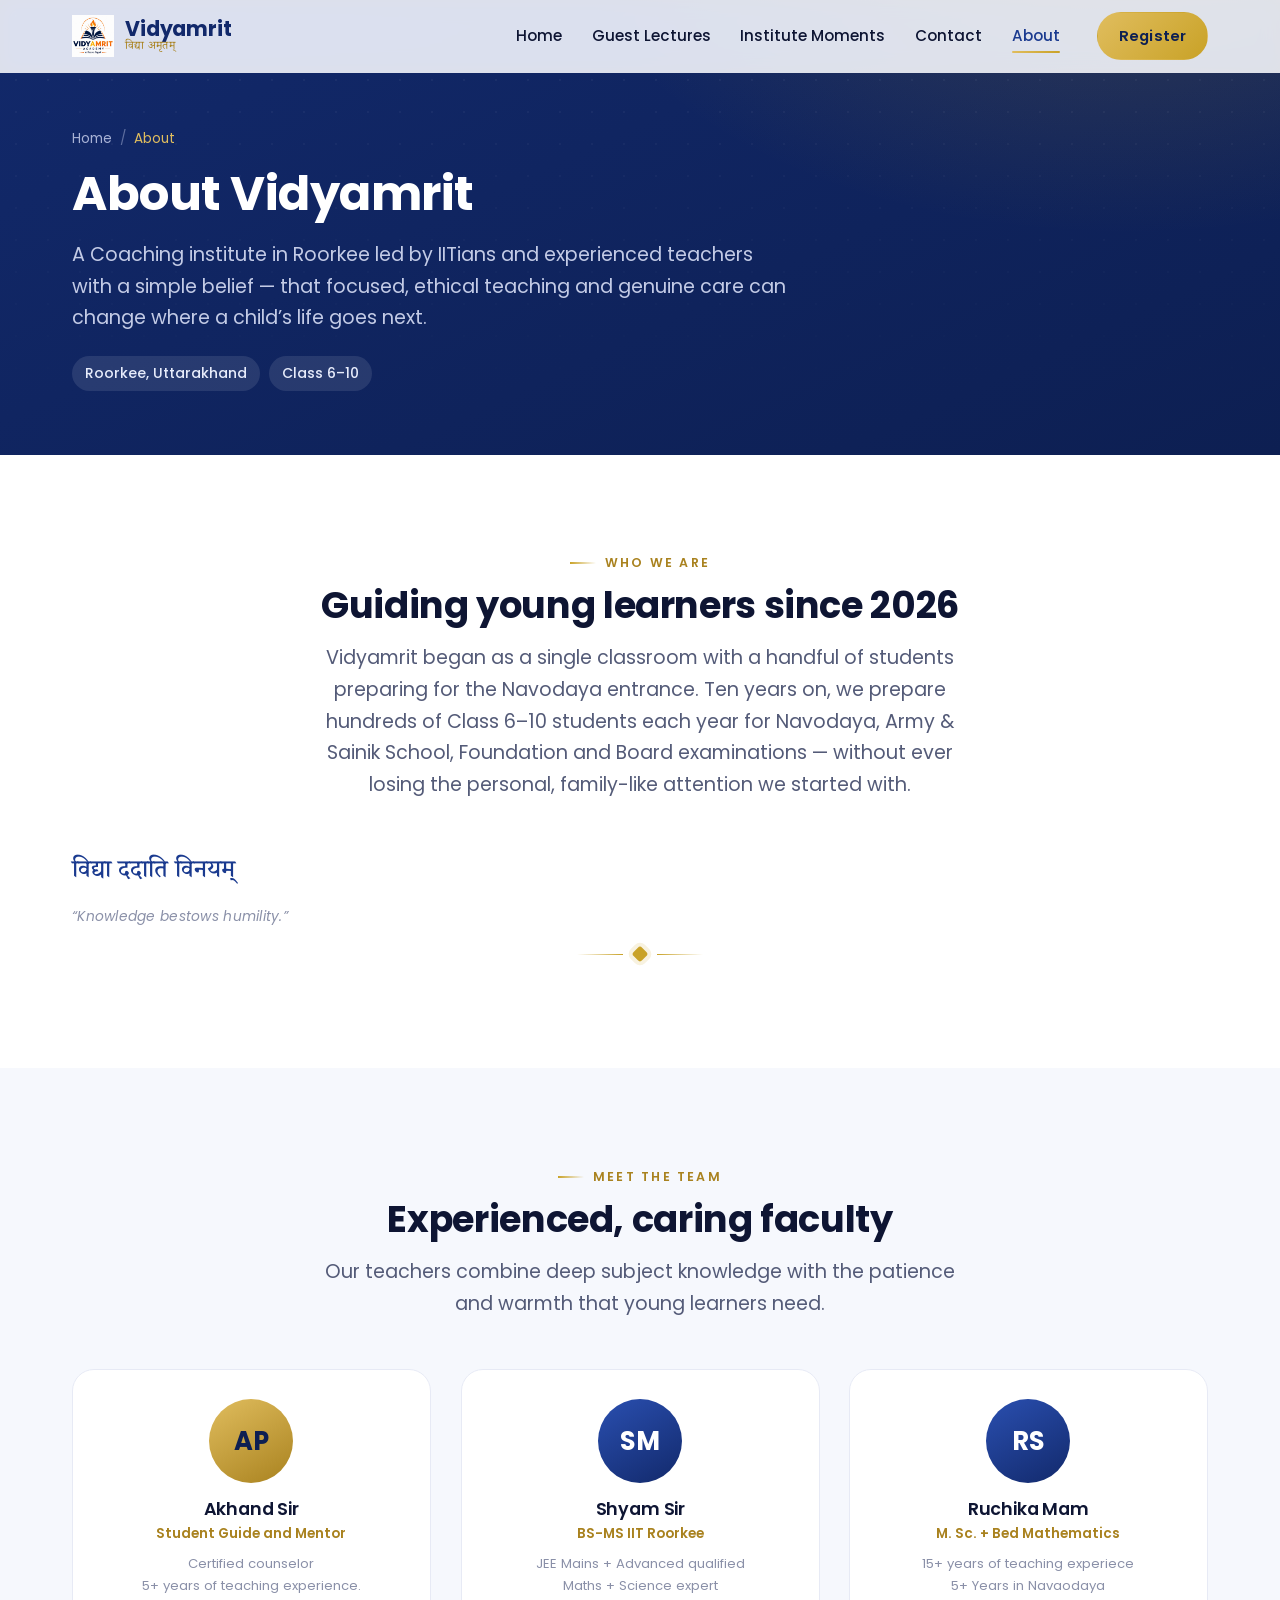
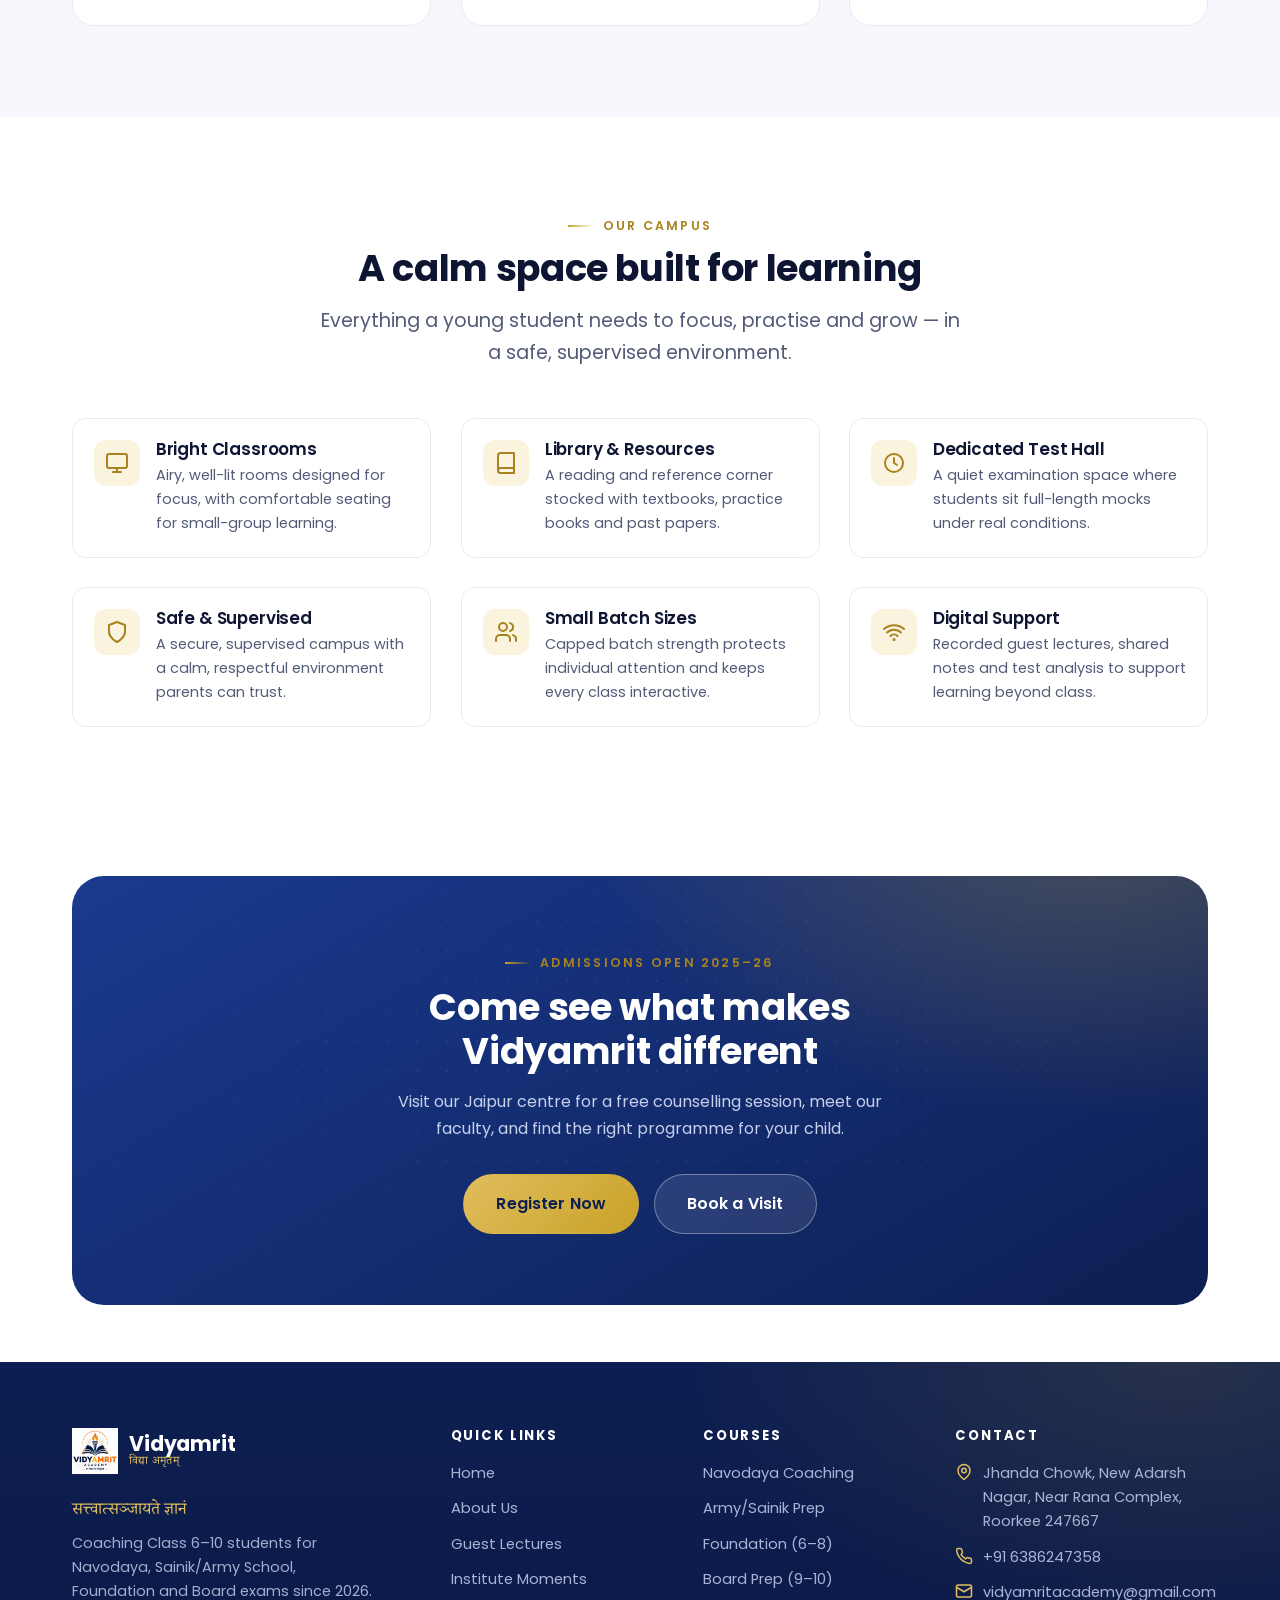
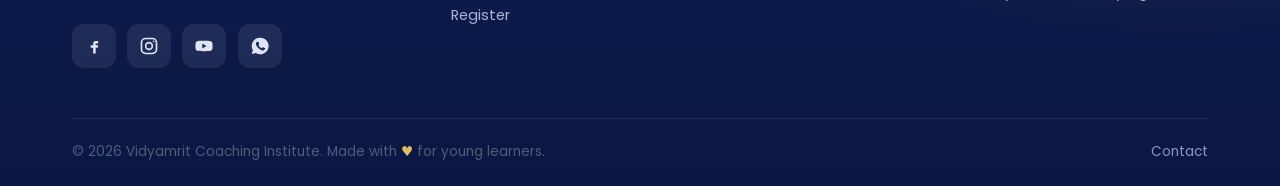
==== commit 8b77b6ec: "details changes" ====
--- a/pages/about.html
+++ b/pages/about.html
@@ -3,8 +3,18 @@
 <head>
   <meta charset="UTF-8" />
   <meta name="viewport" content="width=device-width, initial-scale=1.0" />
-  <title>About Us | Vidyamrit Coaching Institute</title>
-  <meta name="description" content="Learn about Vidyamrit Coaching Institute, Jaipur — our story since 2009, vision and mission, core values, teaching philosophy, faculty and campus." />
+  <title>Vidyamrit Coaching Institute | Navodaya, Sainik, Foundation & Board Coaching, Coaching by IITians</title>
+  <meta name="description" content="Learn about Academy, Roorkee — our story since 2026, lead by IITians and expert teachers." />
+    <meta name="keywords"
+content="Coaching institute Roorkee, class 6 coaching, class 7 coaching, class 8 coaching, class 9 coaching, class 10 coaching, Vidyamrit Academy, Navodaya, Sainik School, Army School, IITian Coaching">
+<link rel="canonical" href="https://vidyamritacademy.in/">
+
+  <!-- ---- Social preview ---- -->
+  <meta property="og:type" content="website" />
+  <meta property="og:title" content="About Vidyamrit Academy" />
+  <meta property="og:description" content="About our vision and faculties" />
+  <meta property="og:image" content="../images/logo.jpeg" />
+
   <link rel="icon" type="image/svg+xml" href="../images/logo.jpeg" />
   <link rel="preconnect" href="https://fonts.googleapis.com" />
   <link rel="preconnect" href="https://fonts.gstatic.com" crossorigin />
@@ -16,6 +26,15 @@
   <link rel="stylesheet" href="../css/forms.css" />
   <link rel="stylesheet" href="../css/footer.css" />
   <link rel="stylesheet" href="../css/responsive.css" />
+  <!-- Google tag (gtag.js) -->
+<script async src="https://www.googletagmanager.com/gtag/js?id=G-0BFDSYG2CJ"></script>
+<script>
+  window.dataLayer = window.dataLayer || [];
+  function gtag(){dataLayer.push(arguments);}
+  gtag('js', new Date());
+
+  gtag('config', 'G-0BFDSYG2CJ');
+</script>
 </head>
 <body>
   <a class="skip-link" href="#main">Skip to main content</a>
@@ -66,7 +85,7 @@
       <div class="container">
         <div class="section-head text-center reveal">
           <span class="eyebrow">Who We Are</span>
-          <h2 class="section-title">Guiding young learners since 2015</h2>
+          <h2 class="section-title">Guiding young learners since 2026</h2>
           <p class="section-sub">Vidyamrit began as a single classroom with a handful of students preparing for the Navodaya entrance. Ten years on, we prepare hundreds of Class 6–10 students each year for Navodaya, Army &amp; Sainik School, Foundation and Board examinations — without ever losing the personal, family-like attention we started with.</p>
         </div>
         <p class="shloka reveal">
@@ -178,7 +197,7 @@
             </span>
           </a>
           <p class="footer__tag">सत्त्वात्सञ्जायते ज्ञानं</p>
-          <p class="footer__about">Coaching Class 6–10 students for Navodaya, Sainik/Army School, Foundation and Board exams since 2009.</p>
+          <p class="footer__about">Coaching Class 6–10 students for Navodaya, Sainik/Army School, Foundation and Board exams since 2026.</p>
           <div class="social-row">
             <a href="#" aria-label="Facebook"><svg viewBox="0 0 24 24" fill="currentColor" aria-hidden="true"><path d="M14 9h3V6h-3c-2 0-3 1.5-3 3.4V11H8v3h3v7h3v-7h2.5l.5-3H14V9.4c0-.3.2-.4.5-.4Z"/></svg></a>
             <a href="#" aria-label="Instagram"><svg viewBox="0 0 24 24" fill="none" stroke="currentColor" stroke-width="2"><rect x="3" y="3" width="18" height="18" rx="5"/><circle cx="12" cy="12" r="4"/><circle cx="17.5" cy="6.5" r="1" fill="currentColor" stroke="none"/></svg></a>
@@ -211,7 +230,7 @@
         <div class="footer__col">
           <h4>Contact</h4>
           <ul>
-            <li class="with-ico"><svg viewBox="0 0 24 24" fill="none" stroke="currentColor" stroke-width="2" stroke-linecap="round" stroke-linejoin="round"><path d="M20 10c0 6-8 12-8 12s-8-6-8-12a8 8 0 0 1 16 0Z"/><circle cx="12" cy="10" r="3"/></svg><span>Jhanda Chown, New Adarsh Nagar, Near Rana Complex, Roorkee 247667</span></li>
+            <li class="with-ico"><svg viewBox="0 0 24 24" fill="none" stroke="currentColor" stroke-width="2" stroke-linecap="round" stroke-linejoin="round"><path d="M20 10c0 6-8 12-8 12s-8-6-8-12a8 8 0 0 1 16 0Z"/><circle cx="12" cy="10" r="3"/></svg><span>Jhanda Chowk, New Adarsh Nagar, Near Rana Complex, Roorkee 247667</span></li>
             <li class="with-ico"><svg viewBox="0 0 24 24" fill="none" stroke="currentColor" stroke-width="2" stroke-linecap="round" stroke-linejoin="round"><path d="M22 16.9v3a2 2 0 0 1-2.2 2 19.8 19.8 0 0 1-8.6-3 19.5 19.5 0 0 1-6-6 19.8 19.8 0 0 1-3-8.7A2 2 0 0 1 4.1 2h3a2 2 0 0 1 2 1.7c.1.9.4 1.8.7 2.7a2 2 0 0 1-.5 2.1L8.1 9.9a16 16 0 0 0 6 6l1.4-1.2a2 2 0 0 1 2.1-.4c.9.3 1.8.6 2.7.7a2 2 0 0 1 1.7 2Z"/></svg><a href="tel:+916386247358">+91 6386247358</a></li>
             <li class="with-ico"><svg viewBox="0 0 24 24" fill="none" stroke="currentColor" stroke-width="2" stroke-linecap="round" stroke-linejoin="round"><rect x="2" y="4" width="20" height="16" rx="2"/><path d="m22 7-10 6L2 7"/></svg><a href="mailto:vidyamritacademy@gmail.com">vidyamritacademy@gmail.com</a></li>
           </ul>
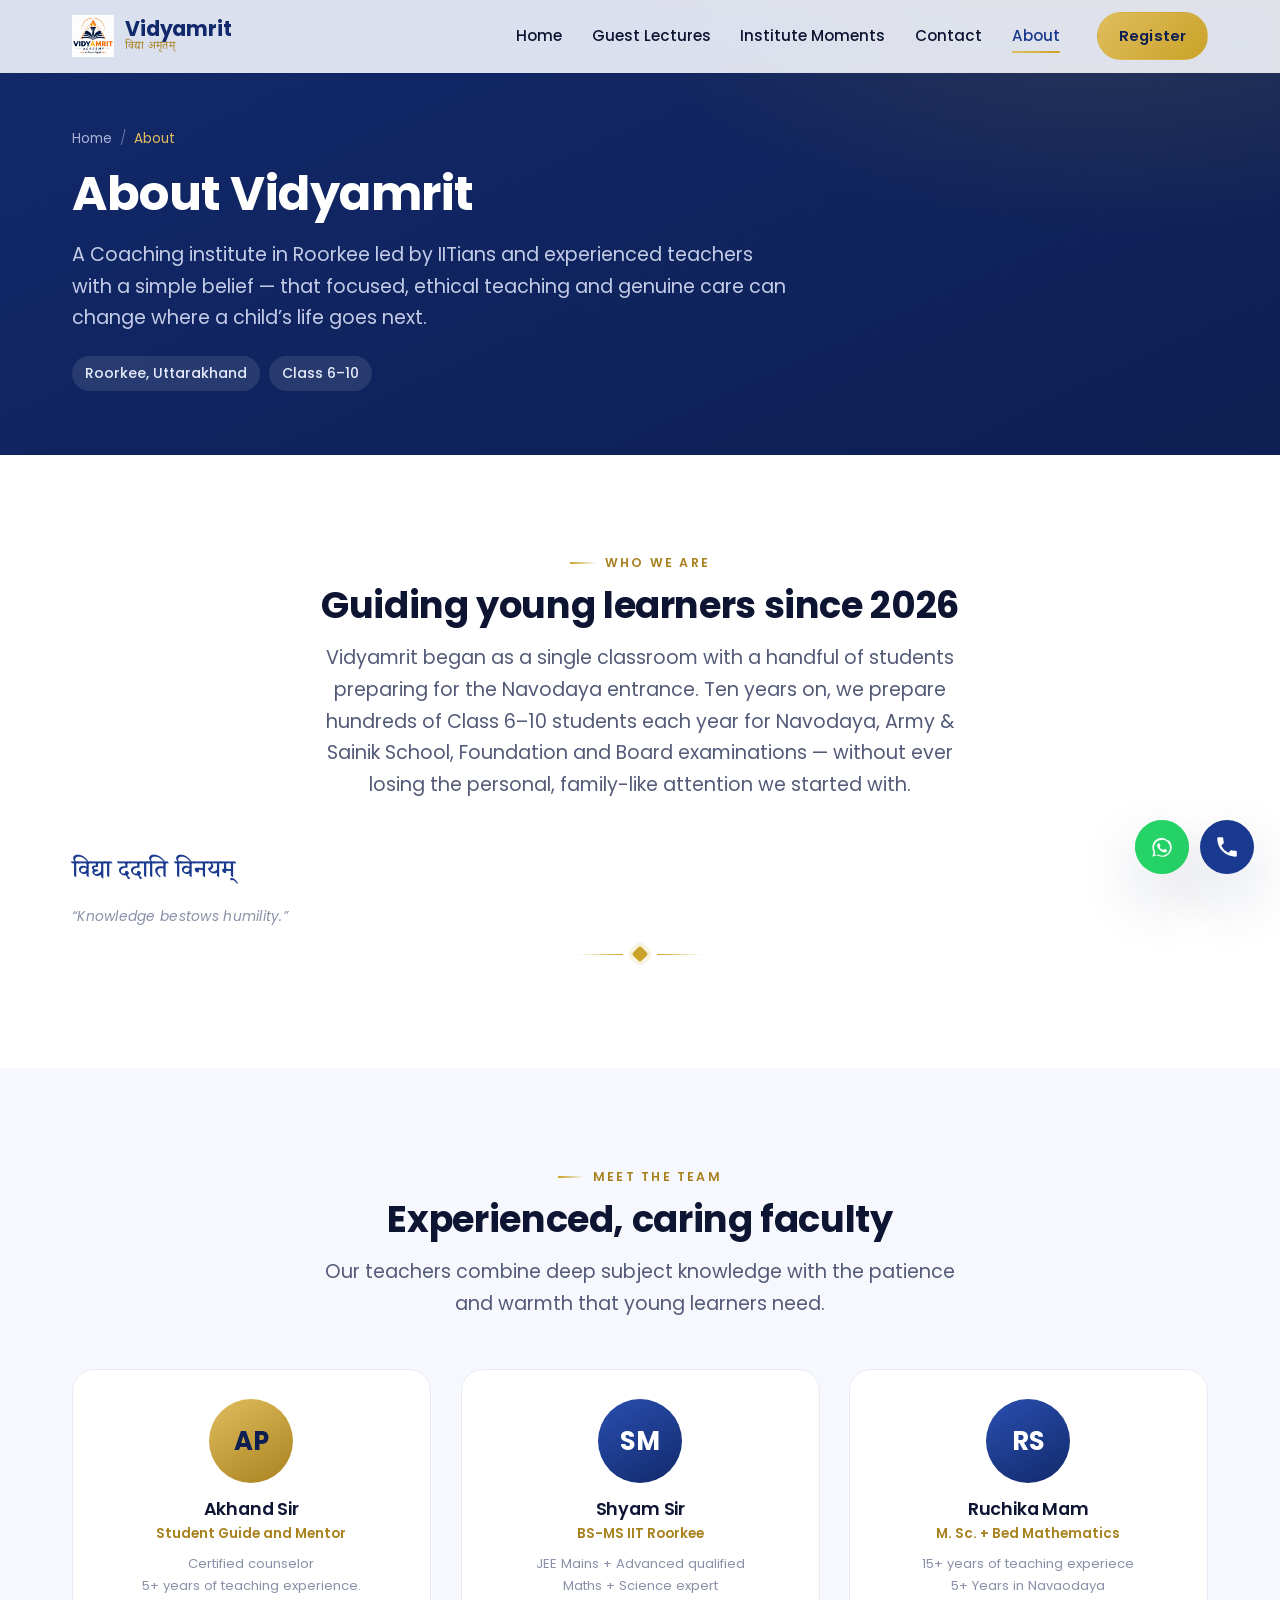
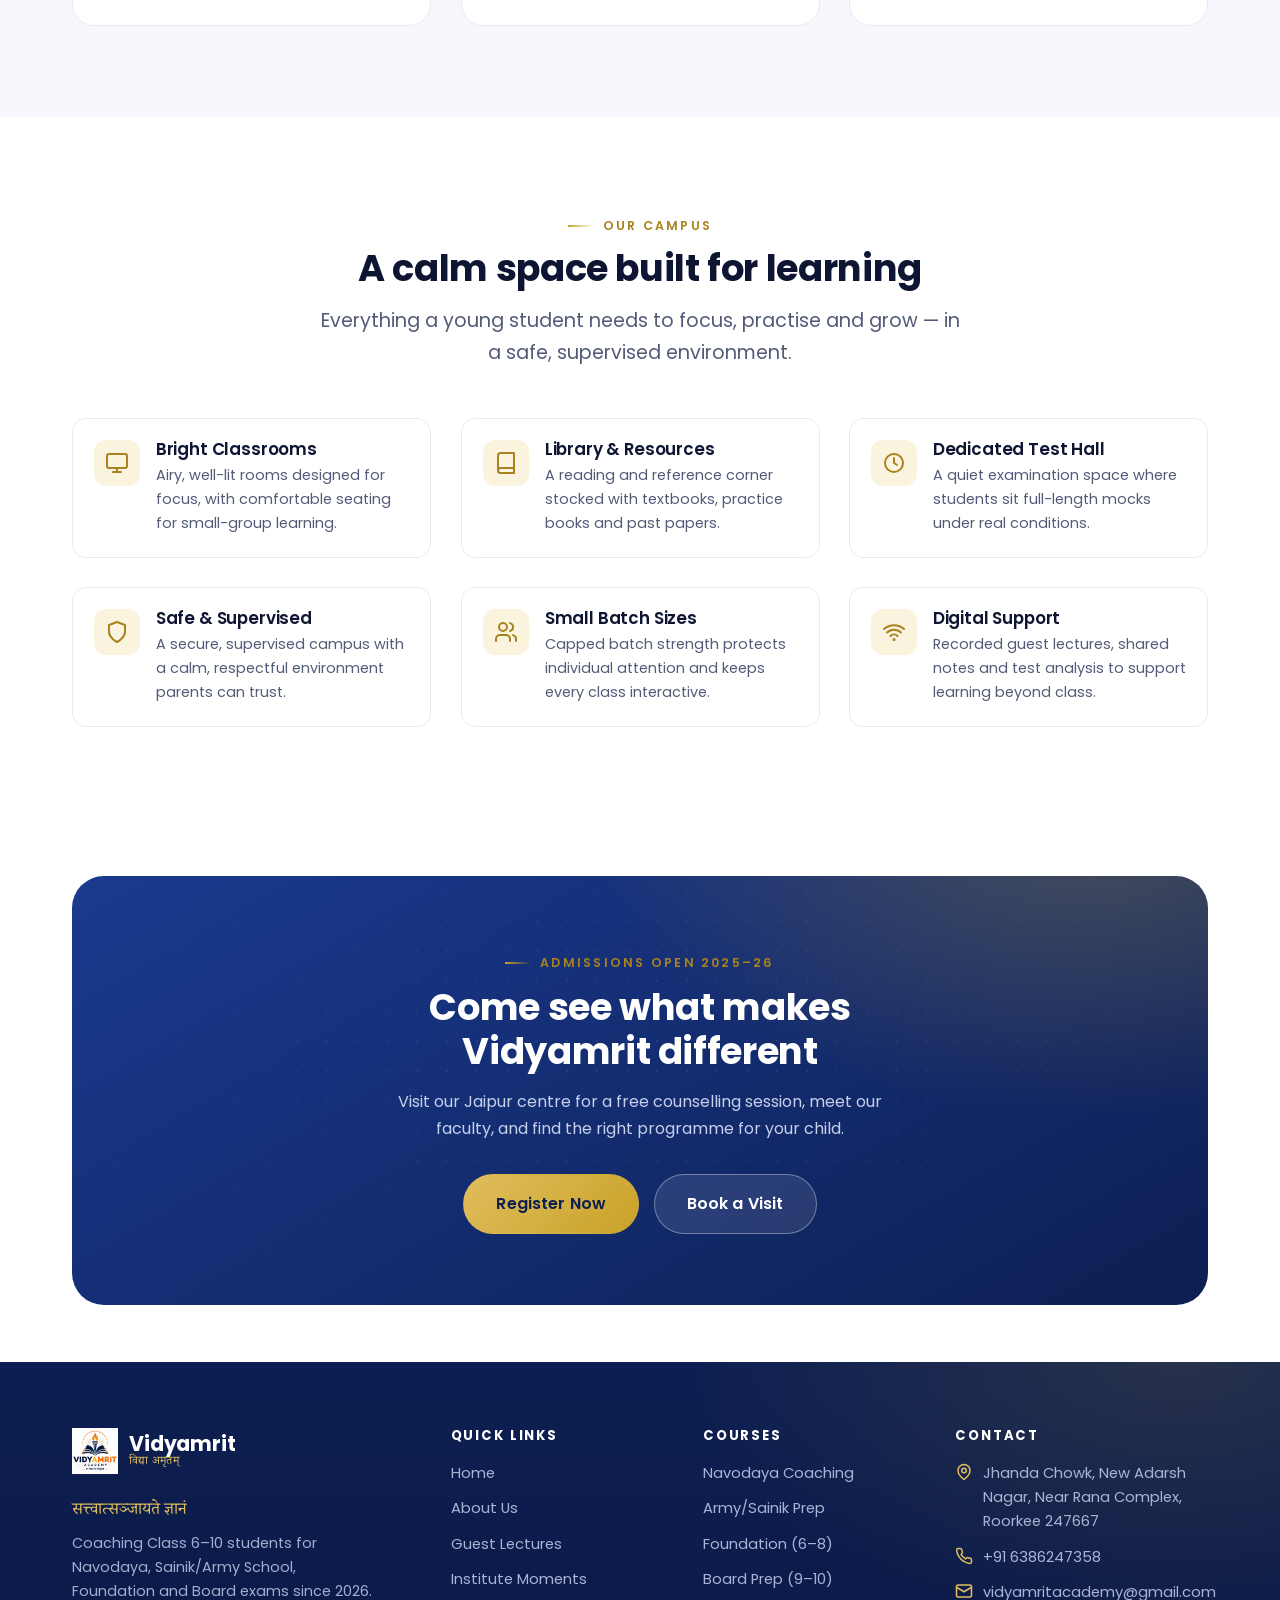
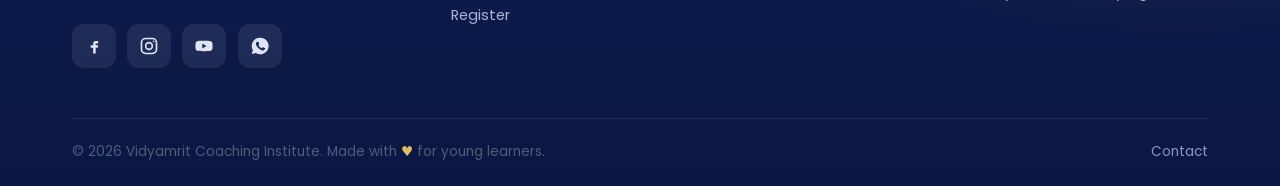
==== commit 9807f065: "whatsapp and call" ====
--- a/pages/about.html
+++ b/pages/about.html
@@ -26,6 +26,7 @@
   <link rel="stylesheet" href="../css/forms.css" />
   <link rel="stylesheet" href="../css/footer.css" />
   <link rel="stylesheet" href="../css/responsive.css" />
+  <link rel="stylesheet" href="../css/floating-contact.css">
   <!-- Google tag (gtag.js) -->
 <script async src="https://www.googletagmanager.com/gtag/js?id=G-0BFDSYG2CJ"></script>
 <script>
@@ -248,5 +249,23 @@
 
   <script src="../js/script.js" defer></script>
   <script src="../js/animations.js" defer></script>
+  <div class="floating-contact">
+  <a class="floating-contact__btn floating-contact__btn--whatsapp"
+     href="https://wa.me/916386247358"
+     target="_blank" rel="noopener"
+     aria-label="Chat on WhatsApp">
+    <svg viewBox="0 0 24 24" fill="currentColor" xmlns="http://www.w3.org/2000/svg">
+      <path d="M17.6 6.32A8.86 8.86 0 0 0 12.02 3.5c-4.9 0-8.9 4-8.9 8.9 0 1.57.4 3.1 1.18 4.45L3 21l4.28-1.28a8.86 8.86 0 0 0 4.74 1.36h.01c4.9 0 8.9-4 8.9-8.9 0-2.38-.93-4.62-2.63-6.3zm-5.58 13.7h-.01a7.4 7.4 0 0 1-3.77-1.03l-.27-.16-2.8.84.75-2.73-.18-.28a7.4 7.4 0 0 1-1.13-3.94c0-4.08 3.33-7.4 7.42-7.4a7.36 7.36 0 0 1 5.24 2.18 7.35 7.35 0 0 1 2.17 5.23c0 4.08-3.33 7.29-7.42 7.29zm4.06-5.54c-.22-.11-1.31-.65-1.51-.72-.2-.07-.35-.11-.5.11-.15.22-.57.72-.7.87-.13.15-.26.16-.48.06-.22-.11-.94-.35-1.79-1.11-.66-.59-1.11-1.32-1.24-1.54-.13-.22-.01-.34.1-.45.1-.1.22-.26.33-.39.11-.13.15-.22.22-.37.07-.15.04-.28-.02-.39-.06-.11-.5-1.21-.69-1.66-.18-.43-.37-.37-.5-.38h-.43c-.15 0-.39.06-.59.28-.2.22-.78.76-.78 1.86 0 1.1.8 2.16.91 2.31.11.15 1.58 2.41 3.82 3.38.53.23.95.37 1.27.47.53.17 1.02.15 1.4.09.43-.06 1.31-.53 1.49-1.05.18-.51.18-.95.13-1.05-.05-.1-.2-.16-.42-.27z"/>
+    </svg>
+  </a>
+
+  <a class="floating-contact__btn floating-contact__btn--call"
+     href="tel:+916386247358"
+     aria-label="Call us">
+    <svg viewBox="0 0 24 24" fill="currentColor" xmlns="http://www.w3.org/2000/svg">
+      <path d="M6.62 10.79a15.05 15.05 0 0 0 6.59 6.59l2.2-2.2a1 1 0 0 1 1.02-.24 11.36 11.36 0 0 0 3.57.57 1 1 0 0 1 1 1V20a1 1 0 0 1-1 1A17 17 0 0 1 3 4a1 1 0 0 1 1-1h3.5a1 1 0 0 1 1 1 11.36 11.36 0 0 0 .57 3.57 1 1 0 0 1-.25 1.02l-2.2 2.2z"/>
+    </svg>
+  </a>
+</div>
 </body>
 </html>
--- a/css/responsive.css
+++ b/css/responsive.css
@@ -33,12 +33,14 @@
    ============================================================ */
 @media (max-width: 860px) {
   /* --- hamburger + slide-in drawer --- */
-  .nav-toggle { display: flex; }
+  .site-header .nav-toggle { display: flex; }
 
-  .nav-menu {
+  .site-header .nav-menu {
     position: fixed;
     top: 0; right: 0; bottom: 0;
     width: min(86vw, 350px);
+    height: 100vh;
+    max-height: 100vh;
     flex-direction: column;
     align-items: stretch;
     justify-content: flex-start;
@@ -49,21 +51,22 @@
     transform: translateX(105%);
     transition: transform var(--t-med) var(--ease);
     overflow-y: auto;
+    -webkit-overflow-scrolling: touch;
     z-index: 995;
   }
-  .nav-menu.is-open { transform: translateX(0); }
+  .site-header .nav-menu.is-open { transform: translateX(0); }
 
-  .nav-list { flex-direction: column; align-items: stretch; gap: 0; width: 100%; }
-  .nav-link {
+  .site-header .nav-list { flex-direction: column; align-items: stretch; gap: 0; width: 100%; flex: 0 0 auto; }
+  .site-header .nav-link {
     width: 100%;
     padding: 0.95rem 0.4rem;
     border-bottom: 1px solid var(--line);
     justify-content: space-between;
   }
-  .nav-link::after { display: none; }
+  .site-header .nav-link::after { display: none; }
 
-  .has-dropdown { flex-direction: column; align-items: stretch; }
-  .dropdown {
+  .site-header .has-dropdown { flex-direction: column; align-items: stretch; }
+  .site-header .dropdown {
     position: static;
     transform: none;
     opacity: 1;
@@ -76,12 +79,12 @@
     overflow: hidden;
     transition: max-height var(--t-med) var(--ease);
   }
-  .has-dropdown.is-open .dropdown { max-height: 420px; }
-  .has-dropdown.is-open .nav-link--drop svg { transform: rotate(180deg); }
-  .dropdown a { padding: 0.7rem 0.9rem; }
-  .dropdown a:not(:last-child) { border-bottom: 1px solid var(--line); }
+  .site-header .has-dropdown.is-open .dropdown { max-height: 420px; }
+  .site-header .has-dropdown.is-open .nav-link--drop svg { transform: rotate(180deg); }
+  .site-header .dropdown a { padding: 0.7rem 0.9rem; }
+  .site-header .dropdown a:not(:last-child) { border-bottom: 1px solid var(--line); }
 
-  .nav-cta { width: 100%; margin-top: 1.2rem; }
+  .site-header .nav-cta { width: 100%; margin-top: 1.2rem; flex: 0 0 auto; }
 
   /* --- hero stacks --- */
   .hero__inner { grid-template-columns: 1fr; text-align: center; }
--- a/css/floating-contact.css
+++ b/css/floating-contact.css
@@ -0,0 +1,82 @@
+/* ============================================================
+   Vidyamrit — floating-contact.css
+   Fixed bottom-right WhatsApp + Call buttons.
+   Visible on every page, on both desktop and mobile.
+   Load this AFTER navbar.css and responsive.css.
+   ============================================================ */
+
+.floating-contact {
+  position: fixed;
+  right: clamp(1rem, 2vw, 1.6rem);
+  bottom: clamp(1rem, 2vw, 1.6rem);
+  display: flex;
+  flex-direction: row;
+  align-items: center;
+  gap: 0.7rem;
+  z-index: 1100; /* above header (1000) and nav drawer (995) */
+}
+
+.floating-contact__btn {
+  display: inline-flex;
+  align-items: center;
+  justify-content: center;
+  width: 54px;
+  height: 54px;
+  border-radius: 50%;
+  color: #fff;
+  box-shadow: var(--shadow-lg);
+  transition: transform var(--t-fast) var(--ease),
+              box-shadow var(--t-med) var(--ease);
+}
+.floating-contact__btn:hover {
+  transform: translateY(-3px) scale(1.05);
+}
+.floating-contact__btn svg {
+  width: 26px;
+  height: 26px;
+}
+
+/* WhatsApp — recognisable brand green, kept as-is intentionally */
+.floating-contact__btn--whatsapp {
+  background: #25d366;
+}
+.floating-contact__btn--whatsapp:hover {
+  box-shadow: 0 14px 34px rgba(37, 211, 102, 0.4);
+}
+
+/* Call — matches site's royal blue */
+.floating-contact__btn--call {
+  background: var(--royal-700);
+}
+.floating-contact__btn--call:hover {
+  background: var(--royal-800);
+  box-shadow: 0 14px 34px rgba(26, 58, 143, 0.4);
+}
+
+/* Gentle pulse ring on WhatsApp to draw the eye without being annoying */
+.floating-contact__btn--whatsapp::before {
+  content: "";
+  position: absolute;
+  inset: 0;
+  border-radius: 50%;
+  background: #25d366;
+  opacity: 0.55;
+  z-index: -1;
+  animation: floating-pulse 2.2s var(--ease) infinite;
+}
+.floating-contact__btn { position: relative; }
+
+@keyframes floating-pulse {
+  0%   { transform: scale(1);   opacity: 0.55; }
+  100% { transform: scale(1.7); opacity: 0; }
+}
+
+/* Smaller footprint on very small screens */
+@media (max-width: 400px) {
+  .floating-contact__btn { width: 48px; height: 48px; }
+  .floating-contact__btn svg { width: 22px; height: 22px; }
+}
+
+@media (prefers-reduced-motion: reduce) {
+  .floating-contact__btn--whatsapp::before { animation: none; display: none; }
+}
